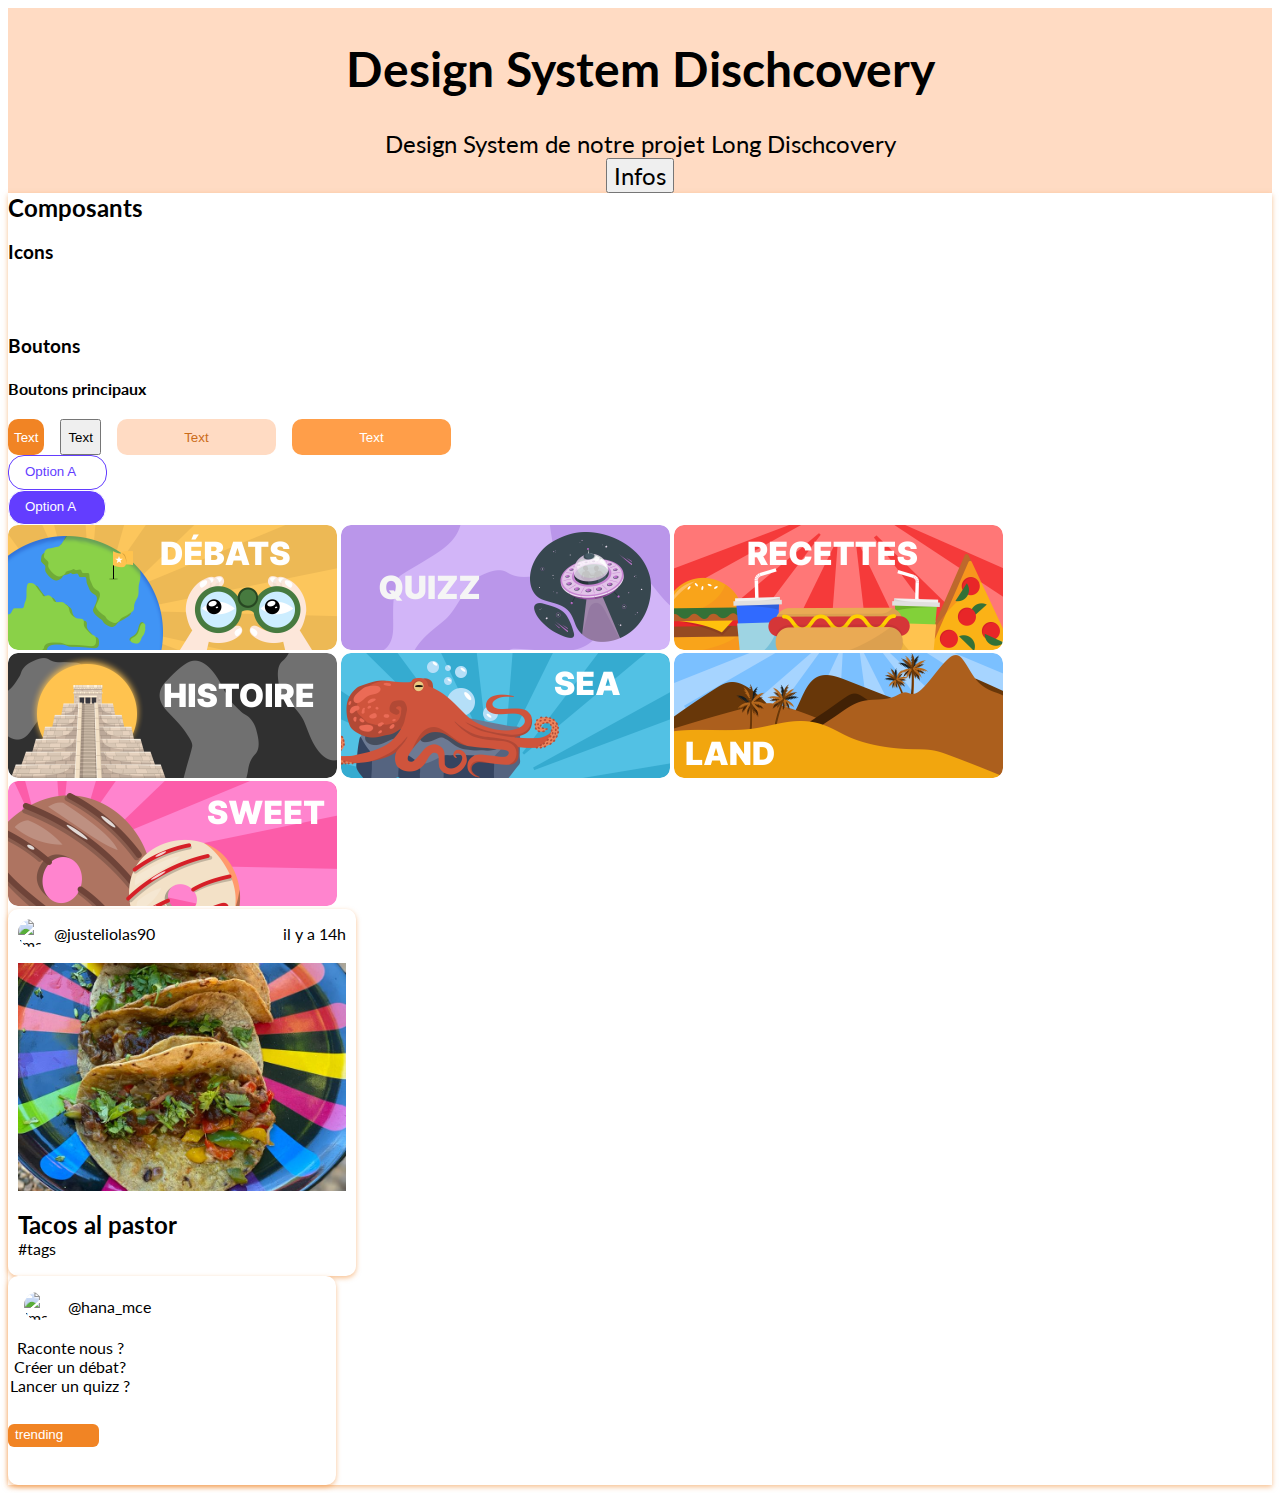
==== design-system/index.html @ 3e874632 "rangement css" ====
<!DOCTYPE html>
<html lang="fr">
<head>
    <meta charset="UTF-8">
    <meta http-equiv="X-UA-Compatible" content="IE=edge">
    <meta name="viewport" content="width=device-width, initial-scale=1.0">
    <title>Design System Dischcovery - Projet Long </title>
    <link rel="stylesheet" href="d-syst.css">
    <link rel="stylesheet" href="page-design-system.css">
</head>
<body>
    <!--Header = présentation design system-->
    <header>
        <h1 class="H1-DesignSystem">Design System Dischcovery</h1>
        <p class="text-paragraph-DesignSystem">Design System de notre projet Long Dischcovery</p>
        <button href="README.md" class="text-paragraph-DesignSystem">Infos</button>
        
    </header>
    <body>
        <article class="container-article-DesignSystem">
            <h2>Composants</h2>
            <section>
                    <h3>Icons</h3>
                    <span class="icon icon--s  icon--profile color-default"></span>
                    <span class="icon icon--s icon--arrow-down color-default"></span>
                    <span class="icon icon--s icon--croix color-default"></span>
                    <span class="icon icon--s icon--heart color-default"></span>
                    <span class="icon icon--s icon--home color-default"></span>
                    <span class="icon icon--s icon--message color-default"></span>
                    <span class="icon icon--s icon--pen color-default"></span>
                    <span class="icon icon--s icon--people color-default"></span>
                    <span class="icon icon--s icon--picture color-default"></span>
                    <span class="icon icon--s icon--plume color-default"></span>
                    <span class="icon icon--s icon--return color-default"></span>
                    <span class="icon icon--s icon--send color-default"></span>
                    <span class="icon icon--s icon--timer color-default"></span>
            </section>
            <section>
                <h3>Boutons</h3> 
                <h4>Boutons principaux</h4>
                    <div class="design-system--buttons">
                        <button class="button-initial">Text</button>
                        <button class="button-hover">Text</button>
                        <button class="button-disabled">Text</button>
                        <button class="button-active">Text</button>
                    </div>
                <!--button debats--> 
                <button class="Option-A-borders">Option A</button>
                <button class="Option-A-full">Option A</button>

                 <!--categories--> 
                    <img class="categories" src="/assets/images/categories/country.png" alt="Débats">
                    <img class="categories" src="/assets/images/categories/time-travel.png" alt="Quizz">
                    <img class="categories" src="/assets/images/categories/fast food.png" alt="recettes">
                    <img class="categories" src="/assets/images/categories/ancient-cultures.png" alt="histoire">
                    <img class="categories" src="/assets/images/categories/sea.png" alt="la mer">
                    <img class="categories" src="/assets/images/categories/land.png" alt="terre">
                    <img class="categories" src="/assets/images/categories/sweet.png" alt="sucré">


                    <!--Challenges cards elora--> 
                    <article class="challenge-container">
                        <section class="user">
                            <div class="user-profil">
                                <img src="/assets/images/photos/userprofile.jpg" alt="Image utilisateur" class="avatar">
                                <p>@justeliolas90</p>
                            </div>
                            <p>il y a 14h</p>
                        </section>
                        <img class="img-challenge" src="/assets/images/food/tacos.JPG" alt="">
                        <section class="contenu">
                            <h2>Tacos al pastor</h2>
                            <p>#tags</p>
                        </section>
                    </article>




                      <!--ajouter un post--> 

                      <article class="card">
                        <article class="card-header">
                        <img src="/assets/images/photos/IMG_3008-2 copy.jpg" alt="Image utilisateur">
                        <div class="card-header-info">
                        <p>@hana_mce</p>
                        </div>
                        </article>
                        <article class="card-content">
                        <p>Raconte nous ?</p>
                        <p>Créer un débat?</p>
                        <p>Lancer un quizz ?</p>
                    </div>
                    <article class="icons">
                        <li>
                            <i class="icon icon--xs icon--profile"></i>
                            <i class="icon icon--xs icon--picture"></i>
                            <i class="icon icon--xs icon--pen"></i>
                        </li>
                    </article>
                        </article>
    
                    

                    <!--Challenges cards buttons--> 
                    <button class="trending">trending</button>
    </body>
</body>
</html>
---- design-system/d-syst.css ----
@import url('https://fonts.googleapis.com/css2?family=Lato&family=Rozha+One&display=swap');

:root{
    /*les couleurs des variables*/
    --color-primary: #F18424;
    --color-secondary: #633DFF;
    --color-button-disabled: #FF9E49;
    --color-black: #303030;
    --color-white: #FFFFFF;
    --color-icon-hover: hsla(0, 0%, 0%, 0.500);
    --color-light-orage: #FFDBC3;
    --color-grey: #E3E3E3;
    --color-button-hover: #CB6C1A;

    /*variable font*/
    --font-rozhaone:'Rozha One', serif;
    --font-lato:'Lato', sans-serif;
}

.bg-color-primary{
    background-color: var(--color-primary);
}
.bg-color-default{
    background-color:var(--color-black);
}
.txt-color-primary{
    color: var(--color-primary);
}
/*text styles */

.header {
    font-size : 28px ; 
    font-family: var(--font-rozhaone);
}

.titre1 {
    font-size: 28px;
    font-family: var(--font-lato) ;
}

.titre2 {
    font-size: 24px;
    font-family: var(--font-lato);
}

.titre3 {
    font-size: 18px;
    font-family: var(--font-lato);
}

.paragraph {
    font-size: 16px;
    font-family: var(--font-lato);
}
.bold{
    font-weight: 500;
}
.font-rozha{
    font-family: var(--font-rozhaone);
}

.tinytext {
    font-size: 12px;
    font-family: var(--font-lato);
}

.title {
    font-size: 40px;
    font-family:var(--font-rozhaone);
    font-weight: 400;
}
.texte-button {
    font-size: 16px;
    font-family: var(--font-lato);
    font-weight: 600;
}
/* -----------------
ICONES
--------------------*/
.icon{
    display: inline-block;
    -webkit-mask-position: center;
    -webkit-mask-repeat: no-repeat;
    mask: cover;
    mask-position: center;
    mask-repeat:no-repeat

}

.icon--xs{
width: 1.5rem ;
height: 1.5rem ;
}
.icon--s{
    width: 2rem;
    height: 2rem;
}

.icon--m{
    width: 4rem;
    height: 4rem;
}
.icon--profile{
    -webkit-mask-box-image: url("data:image/svg+xml,%3Csvg width='24' height='24' viewBox='0 0 24 24' fill='none' xmlns='http://www.w3.org/2000/svg'%3E%3Cpath d='M12.136 2.24999C6.65255 2.17593 2.17599 6.65249 2.25005 12.1359C2.32318 17.3948 6.60521 21.6769 11.8641 21.75C17.3485 21.825 21.8241 17.3484 21.7491 11.865C21.6769 6.60515 17.3949 2.32312 12.136 2.24999ZM18.0619 17.5898C18.0433 17.61 18.0204 17.6259 17.9949 17.6362C17.9694 17.6466 17.942 17.6512 17.9145 17.6498C17.887 17.6483 17.8602 17.6409 17.836 17.6279C17.8117 17.615 17.7906 17.5969 17.7741 17.5748C17.3548 17.0263 16.8414 16.5566 16.2577 16.1878C15.0643 15.4219 13.5521 15 12.0001 15C10.448 15 8.93583 15.4219 7.7424 16.1878C7.15874 16.5565 6.64528 17.026 6.22599 17.5744C6.20952 17.5964 6.1884 17.6145 6.16414 17.6275C6.13988 17.6404 6.11306 17.6479 6.0856 17.6493C6.05813 17.6507 6.03069 17.6461 6.00521 17.6358C5.97973 17.6254 5.95685 17.6096 5.93818 17.5894C4.56271 16.1045 3.78356 14.1643 3.75005 12.1406C3.67365 7.57921 7.41661 3.76124 11.9799 3.74999C16.5432 3.73874 20.2501 7.44421 20.2501 12C20.2516 14.0725 19.4701 16.0691 18.0619 17.5898Z' fill='black'/%3E%3Cpath d='M12 6.75C11.0756 6.75 10.2398 7.09641 9.6459 7.72594C9.05199 8.35547 8.75527 9.22594 8.82231 10.1602C8.95824 12 10.3837 13.5 12 13.5C13.6162 13.5 15.0389 12 15.1776 10.1606C15.247 9.23531 14.9526 8.37281 14.3489 7.73156C13.7526 7.09875 12.9182 6.75 12 6.75Z' fill='black'/%3E%3C/svg%3E%0A");
}
.icon--arrow-down{
    -webkit-mask-box-image: url("data:image/svg+xml,%3Csvg width='24' height='24' viewBox='0 0 24 24' fill='none' xmlns='http://www.w3.org/2000/svg'%3E%3Cpath d='M12 3V21M12 21L20.5 12.5M12 21L3.5 12.5' stroke='black' stroke-width='2' stroke-linecap='round' stroke-linejoin='round'/%3E%3C/svg%3E%0A");
}
.icon--croix{
    -webkit-mask-box-image: url("data:image/svg+xml,%3Csvg width='24' height='24' viewBox='0 0 24 24' fill='none' xmlns='http://www.w3.org/2000/svg'%3E%3Cpath d='M6.758 17.243L12.001 12L17.244 17.243M17.244 6.75702L12 12L6.758 6.75702' stroke='black' stroke-width='1.5' stroke-linecap='round' stroke-linejoin='round'/%3E%3C/svg%3E%0A");
}
.icon--heart{
    -webkit-mask-box-image: url("data:image/svg+xml,%3Csvg width='24' height='24' viewBox='0 0 24 24' fill='none' xmlns='http://www.w3.org/2000/svg'%3E%3Cpath d='M22 8.862C22.0034 10.4007 21.4106 11.881 20.346 12.992C17.905 15.523 15.537 18.162 13.006 20.6C12.425 21.15 11.504 21.13 10.949 20.555L3.65399 12.993C1.44899 10.707 1.44899 7.017 3.65399 4.732C4.17514 4.185 4.80193 3.74952 5.49638 3.45197C6.19084 3.15442 6.93848 3.001 7.69399 3.001C8.44951 3.001 9.19715 3.15442 9.8916 3.45197C10.5861 3.74952 11.2129 4.185 11.734 4.732L12 5.006L12.265 4.732C12.7872 4.18629 13.4142 3.75161 14.1084 3.454C14.8026 3.15639 15.5497 3.00197 16.305 3C17.825 3 19.278 3.624 20.345 4.732C21.41 5.84284 22.0032 7.32311 22 8.862Z' stroke='black' stroke-width='1.5' stroke-linejoin='round'/%3E%3C/svg%3E%0A");
}
.icon--home{
    -webkit-mask-box-image: url("data:image/svg+xml,%3Csvg width='24' height='24' viewBox='0 0 24 24' fill='none' xmlns='http://www.w3.org/2000/svg'%3E%3Cpath d='M10.55 2.53198C10.9558 2.19 11.4693 2.00244 12 2.00244C12.5307 2.00244 13.0442 2.19 13.45 2.53198L20.2 8.22398C20.707 8.65198 21 9.28098 21 9.94398V19.747C21 20.2111 20.8156 20.6562 20.4874 20.9844C20.1592 21.3126 19.7141 21.497 19.25 21.497H15.75C15.2859 21.497 14.8408 21.3126 14.5126 20.9844C14.1844 20.6562 14 20.2111 14 19.747V14.247C14 14.1807 13.9737 14.1171 13.9268 14.0702C13.8799 14.0233 13.8163 13.997 13.75 13.997H10.25C10.1837 13.997 10.1201 14.0233 10.0732 14.0702C10.0263 14.1171 10 14.1807 10 14.247V19.747C10 20.2111 9.81563 20.6562 9.48744 20.9844C9.15925 21.3126 8.71413 21.497 8.25 21.497H4.75C4.52019 21.497 4.29262 21.4517 4.0803 21.3638C3.86798 21.2758 3.67507 21.1469 3.51256 20.9844C3.35006 20.8219 3.22116 20.629 3.13321 20.4167C3.04527 20.2044 3 19.9768 3 19.747V9.94398C3 9.28098 3.293 8.65198 3.8 8.22398L10.55 2.53198ZM12.483 3.67898C12.3478 3.56516 12.1767 3.50275 12 3.50275C11.8233 3.50275 11.6522 3.56516 11.517 3.67898L4.767 9.36998C4.68347 9.44029 4.6163 9.528 4.57018 9.62697C4.52406 9.72594 4.50011 9.83379 4.5 9.94298V19.746C4.5 19.884 4.612 19.996 4.75 19.996H8.25C8.3163 19.996 8.37989 19.9696 8.42678 19.9228C8.47366 19.8759 8.5 19.8123 8.5 19.746V14.246C8.5 13.279 9.284 12.496 10.25 12.496H13.75C14.716 12.496 15.5 13.279 15.5 14.246V19.746C15.5 19.884 15.612 19.996 15.75 19.996H19.25C19.3163 19.996 19.3799 19.9696 19.4268 19.9228C19.4737 19.8759 19.5 19.8123 19.5 19.746V9.94398C19.4999 9.83479 19.4759 9.72694 19.4298 9.62797C19.3837 9.529 19.3165 9.44129 19.233 9.37098L12.483 3.67898Z' fill='%23212121'/%3E%3C/svg%3E%0A");
}
.icon--message{
    -webkit-mask-box-image: url("data:image/svg+xml,%3Csvg width='24' height='24' viewBox='0 0 24 24' fill='none' xmlns='http://www.w3.org/2000/svg'%3E%3Cpath d='M12 22C6.477 22 2 17.523 2 12C2 6.477 6.477 2 12 2C17.523 2 22 6.477 22 12C22 13.821 21.513 15.53 20.662 17L21.5 21.5L17 20.662C15.4805 21.541 13.7555 22.0026 12 22Z' stroke='black' stroke-width='1.5' stroke-linecap='round' stroke-linejoin='round'/%3E%3C/svg%3E%0A");
}
.icon--pen{
    -webkit-mask-box-image: url("data:image/svg+xml,%3Csvg width='24' height='24' viewBox='0 0 24 24' fill='none' xmlns='http://www.w3.org/2000/svg'%3E%3Cpath d='M14.363 5.65201L15.843 4.17201C16.0287 3.98621 16.2492 3.83882 16.4919 3.73826C16.7346 3.6377 16.9948 3.58594 17.2575 3.58594C17.5202 3.58594 17.7803 3.6377 18.023 3.73826C18.2658 3.83882 18.4863 3.98621 18.672 4.17201L20.086 5.58601C20.4609 5.96107 20.6716 6.46968 20.6716 7.00001C20.6716 7.53034 20.4609 8.03895 20.086 8.41401L18.606 9.89401M14.363 5.65201L4.74699 15.267C4.41497 15.599 4.21036 16.0373 4.16899 16.505L3.92699 19.245C3.914 19.3907 3.9331 19.5374 3.98297 19.6749C4.03283 19.8123 4.11224 19.9372 4.2156 20.0407C4.31896 20.1441 4.44375 20.2236 4.58118 20.2736C4.7186 20.3236 4.86532 20.3429 5.01099 20.33L7.75099 20.088C8.21942 20.0471 8.65846 19.8425 8.99099 19.51L18.606 9.89401M14.363 5.65201L18.606 9.89401' stroke='black' stroke-width='1.5' stroke-linecap='round' stroke-linejoin='round'/%3E%3C/svg%3E%0A");
}
.icon--people{
    -webkit-mask-box-image: url("data:image/svg+xml,%3Csvg width='24' height='24' viewBox='0 0 24 24' fill='none' xmlns='http://www.w3.org/2000/svg'%3E%3Cpath d='M5 20V19C5 17.1435 5.7375 15.363 7.05025 14.0503C8.36301 12.7375 10.1435 12 12 12M12 12C13.8565 12 15.637 12.7375 16.9497 14.0503C18.2625 15.363 19 17.1435 19 19V20M12 12C13.0609 12 14.0783 11.5786 14.8284 10.8284C15.5786 10.0783 16 9.06087 16 8C16 6.93913 15.5786 5.92172 14.8284 5.17157C14.0783 4.42143 13.0609 4 12 4C10.9391 4 9.92172 4.42143 9.17157 5.17157C8.42143 5.92172 8 6.93913 8 8C8 9.06087 8.42143 10.0783 9.17157 10.8284C9.92172 11.5786 10.9391 12 12 12Z' stroke='black' stroke-width='1.5' stroke-linecap='round' stroke-linejoin='round'/%3E%3C/svg%3E%0A");
}
.icon--picture{
    -webkit-mask-box-image: url("data:image/svg+xml,%3Csvg width='24' height='24' viewBox='0 0 24 24' fill='none' xmlns='http://www.w3.org/2000/svg'%3E%3Cpath d='M21 3.6V20.4C21 20.5591 20.9368 20.7117 20.8243 20.8243C20.7117 20.9368 20.5591 21 20.4 21H3.6C3.44087 21 3.28826 20.9368 3.17574 20.8243C3.06321 20.7117 3 20.5591 3 20.4V3.6C3 3.44087 3.06321 3.28826 3.17574 3.17574C3.28826 3.06321 3.44087 3 3.6 3H20.4C20.5591 3 20.7117 3.06321 20.8243 3.17574C20.9368 3.28826 21 3.44087 21 3.6Z' stroke='black' stroke-width='1.5' stroke-linecap='round' stroke-linejoin='round'/%3E%3Cpath d='M3 16L10 13L21 18M16 10C15.4696 10 14.9609 9.78929 14.5858 9.41421C14.2107 9.03914 14 8.53043 14 8C14 7.46957 14.2107 6.96086 14.5858 6.58579C14.9609 6.21071 15.4696 6 16 6C16.5304 6 17.0391 6.21071 17.4142 6.58579C17.7893 6.96086 18 7.46957 18 8C18 8.53043 17.7893 9.03914 17.4142 9.41421C17.0391 9.78929 16.5304 10 16 10Z' stroke='black' stroke-width='1.5' stroke-linecap='round' stroke-linejoin='round'/%3E%3C/svg%3E%0A");
}
.icon--plume{
    -webkit-mask-box-image: url("data:image/svg+xml,%3Csvg width='30' height='30' viewBox='0 0 30 30' fill='none' xmlns='http://www.w3.org/2000/svg'%3E%3Cmask id='mask0_54_587' style='mask-type:luminance' maskUnits='userSpaceOnUse' x='0' y='0' width='30' height='30'%3E%3Cpath d='M0 0H30V30H0V0Z' fill='white'/%3E%3C/mask%3E%3Cg mask='url(%23mask0_54_587)'%3E%3Cpath d='M4.11999 25.7525L12.075 17.7975M22.0925 14.26L19.7112 21.4037C19.6732 21.5182 19.6082 21.6219 19.5216 21.7059C19.435 21.7899 19.3294 21.8518 19.2137 21.8862L4.61624 26.225C4.48473 26.264 4.34502 26.2663 4.21232 26.2315C4.07963 26.1966 3.95903 26.1261 3.86364 26.0275C3.76826 25.9289 3.70175 25.806 3.67135 25.6722C3.64096 25.5384 3.64783 25.3989 3.69124 25.2687L8.43124 11.0512C8.46521 10.9491 8.52074 10.8556 8.59408 10.7768C8.66741 10.6981 8.75682 10.6361 8.85624 10.595L15.59 7.82248C15.7269 7.76594 15.8775 7.7512 16.0227 7.78012C16.168 7.80904 16.3014 7.88032 16.4062 7.98498L21.9112 13.4912C22.01 13.5898 22.0792 13.714 22.1113 13.8498C22.1433 13.9856 22.1368 14.1277 22.0925 14.26Z' stroke='%23633DFF' stroke-width='1.5' stroke-linecap='round' stroke-linejoin='round'/%3E%3Cpath d='M22.24 13.82L25.775 10.2837C26.2437 9.81492 26.507 9.17915 26.507 8.51624C26.507 7.85333 26.2437 7.21756 25.775 6.74874L23.125 4.09624C22.8928 3.86398 22.6172 3.67975 22.3138 3.55405C22.0104 3.42835 21.6853 3.36365 21.3569 3.36365C21.0285 3.36365 20.7033 3.42835 20.3999 3.55405C20.0965 3.67975 19.8209 3.86398 19.5887 4.09624L16.0537 7.63249M14.7262 15.145C14.5521 14.9709 14.3453 14.8328 14.1178 14.7386C13.8903 14.6445 13.6464 14.596 13.4002 14.5961C13.1539 14.5961 12.9101 14.6447 12.6826 14.739C12.4551 14.8333 12.2484 14.9714 12.0744 15.1456C11.9003 15.3198 11.7622 15.5265 11.668 15.7541C11.5738 15.9816 11.5254 16.2254 11.5255 16.4717C11.5255 16.7179 11.5741 16.9618 11.6684 17.1892C11.7626 17.4167 11.9008 17.6234 12.075 17.7975C12.4267 18.1491 12.9037 18.3465 13.4011 18.3464C13.8984 18.3463 14.3753 18.1486 14.7269 17.7969C15.0784 17.4451 15.2759 16.9681 15.2758 16.4708C15.2757 15.9735 15.078 15.4966 14.7262 15.145Z' stroke='%23633DFF' stroke-width='1.5' stroke-linecap='round' stroke-linejoin='round'/%3E%3C/g%3E%3C/svg%3E%0A");
}
.icon--return{
    -webkit-mask-box-image: url("data:image/svg+xml,%3Csvg width='24' height='24' viewBox='0 0 24 24' fill='none' xmlns='http://www.w3.org/2000/svg'%3E%3Cpath d='M15 6L9 12L15 18' stroke='black' stroke-width='1.5' stroke-linecap='round' stroke-linejoin='round'/%3E%3C/svg%3E%0A");
}
.icon--send{
    -webkit-mask-box-image: url("data:image/svg+xml,%3Csvg width='25' height='25' viewBox='0 0 25 25' fill='none' xmlns='http://www.w3.org/2000/svg'%3E%3Cpath d='M21.8878 11.7963L1.76825 21.9987L5.63944 11.608L2 2L21.8878 11.7963ZM21.8878 11.7963L5.57312 11.6073' stroke='black' stroke-width='1.5' stroke-linecap='round' stroke-linejoin='round'/%3E%3C/svg%3E%0A");
}
.icon--timer{
    -webkit-mask-box-image: url("data:image/svg+xml,%3Csvg width='24' height='24' viewBox='0 0 24 24' fill='none' xmlns='http://www.w3.org/2000/svg'%3E%3Cpath d='M12 6V12H18' stroke='black' stroke-width='1.5' stroke-linecap='round' stroke-linejoin='round'/%3E%3Cpath d='M12 22C17.523 22 22 17.523 22 12C22 6.477 17.523 2 12 2C6.477 2 2 6.477 2 12C2 17.523 6.477 22 12 22Z' stroke='black' stroke-width='1.5' stroke-linecap='round' stroke-linejoin='round'/%3E%3C/svg%3E%0A");
}

/*--------------------
Les boutons primary
---------------------*/
a{
    text-decoration: none;
    color: inherit;
    font-family: inherit;
    font-size: inherit;
    font-weight: inherit;
}
.button{
    display: flex;
    justify-content: center;
    align-items: center;
    width: 159px;
    height: 36px;
    transition: all ease-in-out 300ms;
    font-family: var(--font-lato);
}
.button-initial{
    background:var(--color-primary);
    border-radius: 10px;
    border-style: none;
    color: var(--color-white);
   
}


.button-initial:hover {
    width: 159px; 
    height: 36px;
    background: var(--color-icon-hover);
    border-radius: 10px;
    border-style: none;
    color: var(--color-white);

}

.button-disabled{
    width: 159px;
    height: 36px;
    background: var(--color-light-orage);
    border-radius: 10px;
    border-style: none;
    color: var(--color-button-hover);

}

.button-active{
    width: 159px;
    height: 36px;
    background: var(--color-button-disabled);
    border-radius: 10px;
    border-style: none;
    color: var(--color-white);

}

/*--------------------
Les boutons debat
---------------------*/

.Option-A-borders{

    box-sizing: border-box;

/* Auto layout */

display: flex;
flex-direction: row;
align-items: flex-start;
padding: 8px 16px;
gap: 10px;

width: 99px;
height: 35px;
color: var(--color-secondary);

background: #FFFFFF;
/* Secondary */

border: 1px solid var(--color-secondary);
border-radius: 16px;
}

.Option-A-full{

    box-sizing: border-box;

/* Auto layout */

display: flex;
flex-direction: row;
align-items: flex-start;
padding: 8px 16px;
gap: 10px;

width: 98px;
height: 35px;
color: var(--color-white);

/* Secondary */

background: var(--color-secondary);
/* White */


border: 1px solid #FFFFFF;
border-radius: 16px;
}

/*--------------------
Categories
---------------------*/

.categories{
width: 329px;
height: 125px;
border-style: none;

background: var(--color-white);
border-radius: 10px;
}

/*--------------------
Challenges cards
---------------------*/

.challenges-cards{
display: flex;
flex-direction: column;
align-items: center;
padding: 9px 0px 50px;
gap: 10px;

width: 328px;
height: 347px;

background:var(--color-white);
/* subtil */

box-shadow: 0px 2px 5px rgba(241, 132, 36, 0.5);
border-radius: 10px;
}

.trending{
    
    display: flex;
    flex-direction: row;
    align-items: flex-start;
    padding: 3px 7px;
    gap: 6px;
    
    width: 91px;
    height: 23px;
    border-style: none;
    color: var(--color-white);
    
    /* Primary */
    
    background: var(--color-primary);
    border-radius: 6px;

}

/*cards*/


 
/* Challenges */

.card {
    padding: 0px;
    width: 328px;
    height: 209px;
    top: 44px;
    background: #FFFFFF;
    box-shadow: 0px 2px 5px rgba(241, 132, 36, 0.5);
    border-radius: 10px;
    background-image: url('chemin/vers/image.png');
    }

    .card-group-user{
    display: flex;
    flex-direction: row;
    align-items: center;
    gap: 0.5rem;
    }
    
    .card-header {
    /* Styles pour l'en-tête de la card */
    display: flex;
    align-items: center;
    padding: 16px;

    }
    
    .avatar {
    /* Styles pour l'image utilisateur */
    width: 28px;
    height: 28px;
    border-radius: 50%; /* Rend l'image ronde */
    object-fit: cover;


    }
    
    .card-header-info {
    /* Styles pour les informations de l'en-tête */
    width: 100%;
    grid-template-columns: 3(1fr);
    display: flex;
    gap: 4rem;
    }

    .normal{
    display:block;
    width: 328px;
    height: 228px;

    }



/* Creer un post  */

.card {
    /* Styles pour la card */
    display: flex;
    flex-direction: column;
    align-items: flex-start;
    padding: 0px;
    width: 328px;
    height: 209px;
    top: 44px;
    background: #FFFFFF;
    box-shadow: 0px 2px 5px rgba(241, 132, 36, 0.5);
    border-radius: 10px;
    font-family: var(--font-lato);
    
    }
    
    .card-header {
    /* Styles pour l'en-tête de la card */
    align-items: center;
    padding: 16px;
}
    
    .card-header img {
    /* Styles pour l'image utilisateur */
    width: 28px;
    height: 28px;
    border-radius: 50%; /* Rend l'image ronde */
    
    }
    
    .card-header-info {
    /* Styles pour les informations de l'en-tête */
    margin-left: 16px;
    }
    
    .card-content {
    /* Styles pour le contenu de la card */
    display: flex;
    align-items: center;
    justify-content: center;
    flex-direction: column;
    padding: 2px;
  
    }
    
    .card-content li {
        /* Styles pour la liste à puces à l'intérieur du contenu de la card */
        list-style-type: none;
      }
    
    .card-footer a {
    /* Styles pour les liens du pied de la card */
    margin-right: 16px;
    }

    .card-icons {
        display: flex;
        justify-content: flex-end;
        position: absolute;
        bottom: 0;
        left: 0;
        display: flex;
        margin-right: 8px;
      }

     
    
    
     

/* card challenge elora */
.challenge-container{
    background-color: var(--color-white);
    border-radius: 10px;
    box-shadow: 0px 2px 5px rgba(241, 132, 36, 0.5);    width: 328px;
    height: 347px;
    padding: 10px;
}

.user-profil{
    display: flex;
    flex-direction: row;
    align-items: center;
    gap: 0.5rem;
}

.user{
    display: flex;
    flex-direction: row;
    align-items: center;
    justify-content: space-between;
}

.img-challenge{
    width: 328px;
    height: 228px;
    object-fit: cover;
    margin-top: 1rem;
    padding: 0px;
}
.contenu{
    display: flex;
    flex-direction: column;
    align-items: flex-start;
    margin-top: 1rem;
}

h2{
    margin: 0;
}

p{
    margin: 0;
}
---- design-system/page-design-system.css ----
/*-------------------
Mise en forme DESIGN SYSTEM
---------------------*/
.H1-DesignSystem{
    font-family: var(--font-lato);
    font-size: 3rem;
    }
header{
        background-color: #FFDBC3;
        display: flex;
        align-items: center;
        flex-direction: column;
        width: 100%;
    }
.text-paragraph-DesignSystem{
        font-family: var(--font-lato);
        font-size: 1.5rem;
    }
    
.container-article-DesignSystem{
        font-family: var(--font-lato);
        background-color: #FFFFFF;
        box-shadow: 0px 2px 5px rgba(241, 132, 36, 0.5);
        width: fit-content;
        height: fit-content;
    }
.design-system--buttons{
    display: flex;
    flex-direction: row;
    gap: 1rem;
}
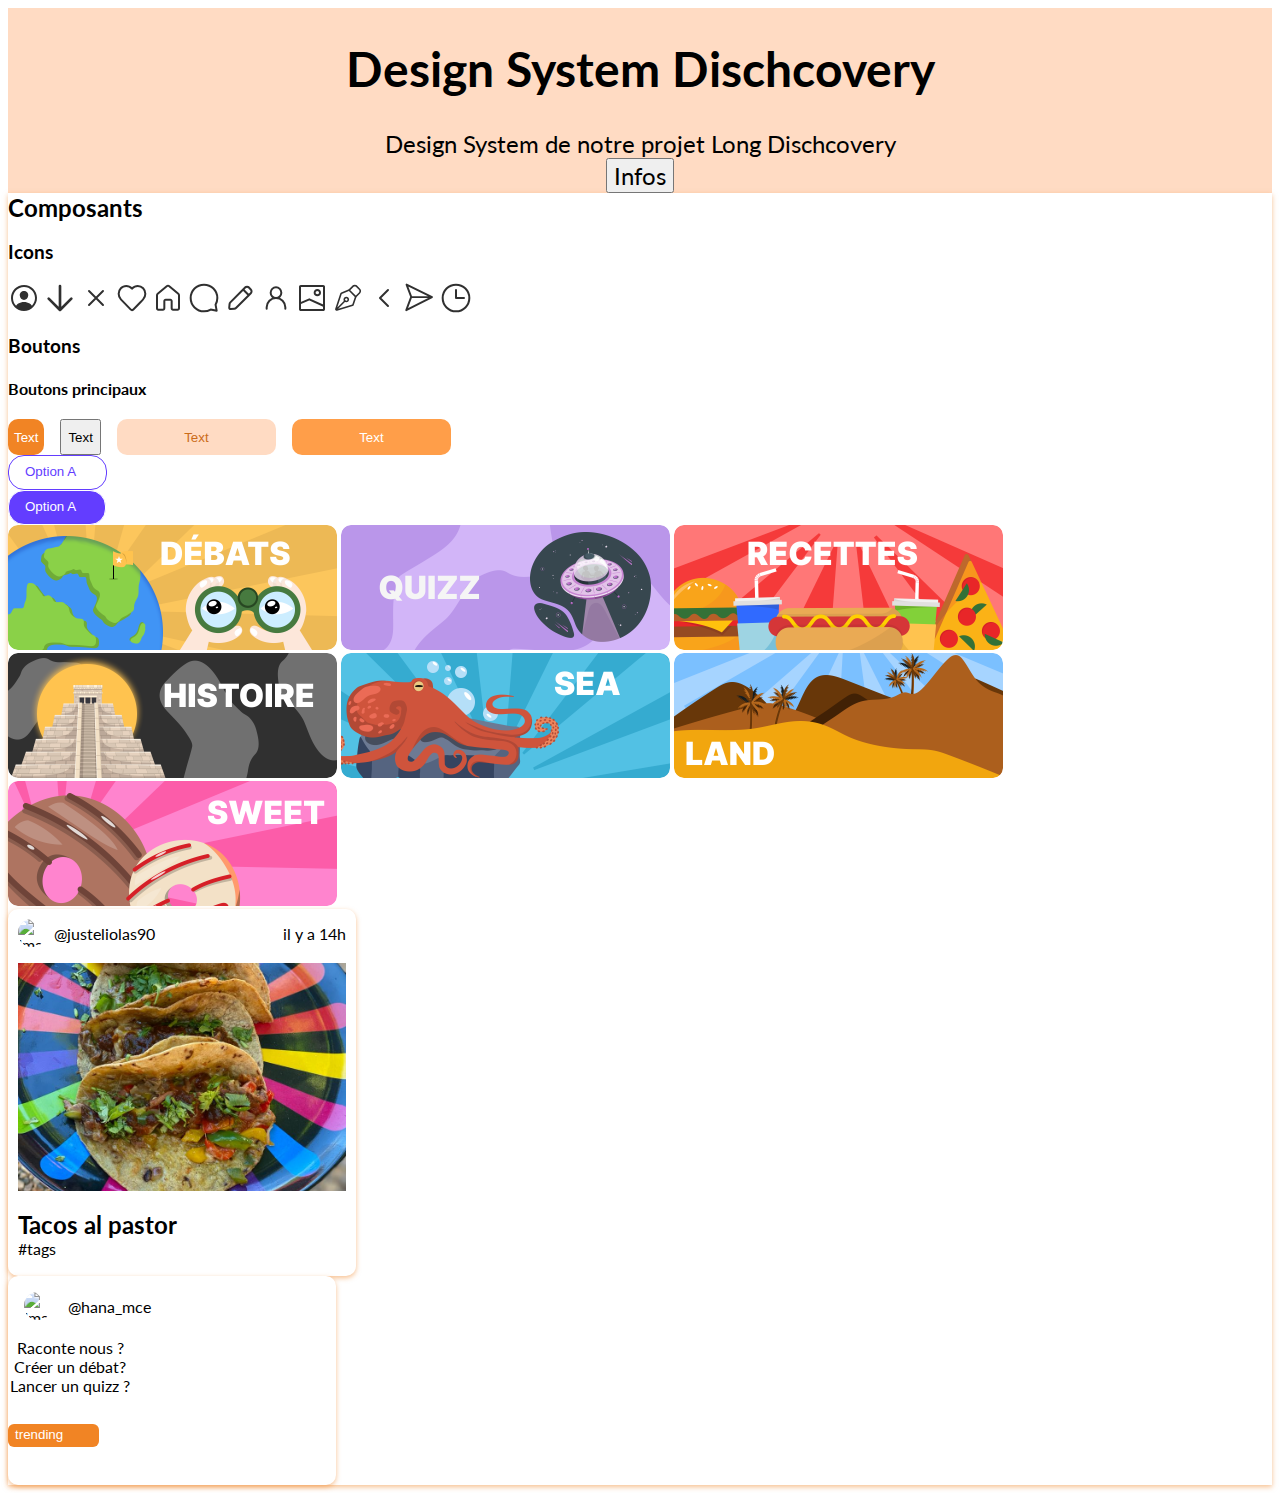
==== commit 413bbab7: "loading page" ====
--- a/design-system/index.html
+++ b/design-system/index.html
@@ -5,7 +5,7 @@
     <meta http-equiv="X-UA-Compatible" content="IE=edge">
     <meta name="viewport" content="width=device-width, initial-scale=1.0">
     <title>Design System Dischcovery - Projet Long </title>
-    <link rel="stylesheet" href="d-syst.css">
+    <link rel="stylesheet" href="/design-system/d-syst.css">
     <link rel="stylesheet" href="page-design-system.css">
 </head>
 <body>
--- a/design-system/d-syst.css
+++ b/design-system/d-syst.css
@@ -22,7 +22,7 @@
 .bg-color-primary{
     background-color: var(--color-primary);
 }
-.bg-color-default{
+.color-default{
     background-color:var(--color-black);
 }
 .txt-color-primary{
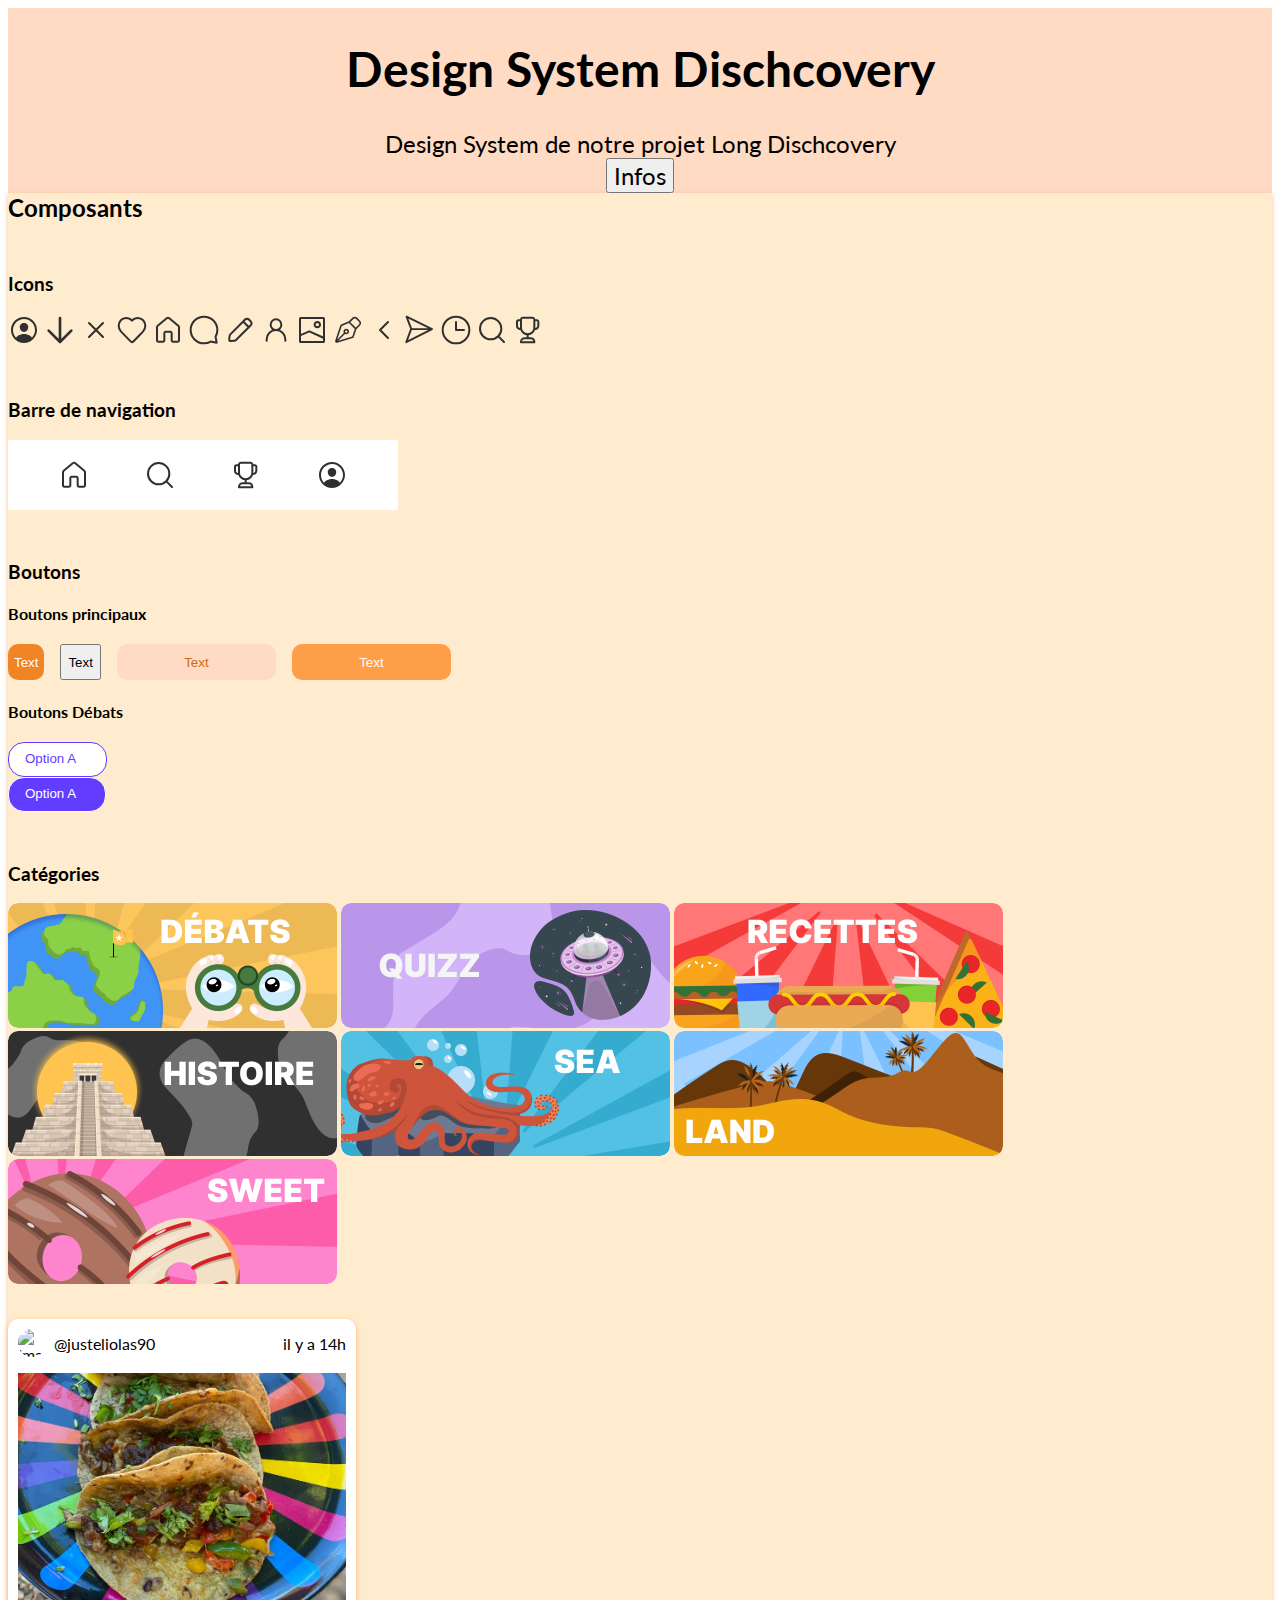
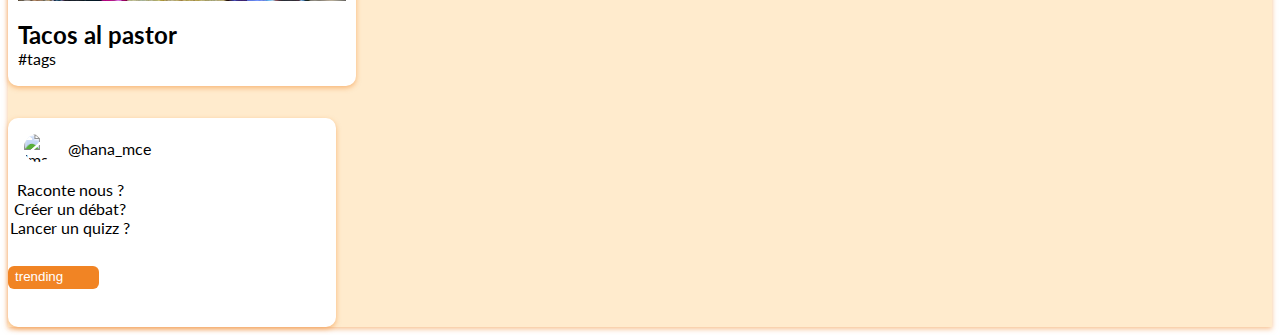
==== commit 834d0f4e: "navbar design system" ====
--- a/design-system/index.html
+++ b/design-system/index.html
@@ -17,7 +17,7 @@
         
     </header>
     <body>
-        <article class="container-article-DesignSystem">
+        <main class="container-article-DesignSystem">
             <h2>Composants</h2>
             <section>
                     <h3>Icons</h3>
@@ -34,29 +34,44 @@
                     <span class="icon icon--s icon--return color-default"></span>
                     <span class="icon icon--s icon--send color-default"></span>
                     <span class="icon icon--s icon--timer color-default"></span>
+                    <span class="icon icon--s icon--search color-default"></span>
+                    <span class="icon icon--s icon--trophie color-default"></span>
+                </section>
+            <section>
+                <h3>Barre de navigation</h3>
+                    <nav class="navbar">
+                        <a class="navbar-click" href="#"><span class="icon icon--s icon--home color-default"></span></a>
+                        <a class="navbar-click" href="#"><span class="icon icon--s icon--search color-default"></span></a>
+                        <a class="navbar-click" href="#"><span class="icon icon--s icon--trophie color-default"></span></a>
+                        <a class="navbar-click" href="#"><span class="icon icon--s icon--profile color-default"></span></a>
+                    </nav>
             </section>
             <section>
                 <h3>Boutons</h3> 
                 <h4>Boutons principaux</h4>
-                    <div class="design-system--buttons">
-                        <button class="button-initial">Text</button>
-                        <button class="button-hover">Text</button>
-                        <button class="button-disabled">Text</button>
-                        <button class="button-active">Text</button>
-                    </div>
+                <div class="design-system--buttons">
+                    <button class="button-initial">Text</button>
+                    <button class="button-hover">Text</button>
+                    <button class="button-disabled">Text</button>
+                    <button class="button-active">Text</button>
+                </div>
                 <!--button debats--> 
+                <h4>Boutons Débats</h4>
                 <button class="Option-A-borders">Option A</button>
                 <button class="Option-A-full">Option A</button>
 
-                 <!--categories--> 
-                    <img class="categories" src="/assets/images/categories/country.png" alt="Débats">
-                    <img class="categories" src="/assets/images/categories/time-travel.png" alt="Quizz">
-                    <img class="categories" src="/assets/images/categories/fast food.png" alt="recettes">
-                    <img class="categories" src="/assets/images/categories/ancient-cultures.png" alt="histoire">
-                    <img class="categories" src="/assets/images/categories/sea.png" alt="la mer">
-                    <img class="categories" src="/assets/images/categories/land.png" alt="terre">
-                    <img class="categories" src="/assets/images/categories/sweet.png" alt="sucré">
-
+            </section> 
+            <!--categories-->
+            <section>
+                <h3>Catégories</h3>
+                <img class="categories" src="/assets/images/categories/country.png" alt="Débats">
+                <img class="categories" src="/assets/images/categories/time-travel.png" alt="Quizz">
+                <img class="categories" src="/assets/images/categories/fast food.png" alt="recettes">
+                <img class="categories" src="/assets/images/categories/ancient-cultures.png" alt="histoire">
+                <img class="categories" src="/assets/images/categories/sea.png" alt="la mer">
+                <img class="categories" src="/assets/images/categories/land.png" alt="terre">
+                <img class="categories" src="/assets/images/categories/sweet.png" alt="sucré">
+            </section>
 
                     <!--Challenges cards elora--> 
                     <article class="challenge-container">
--- a/design-system/d-syst.css
+++ b/design-system/d-syst.css
@@ -19,6 +19,9 @@
     --font-lato:'Lato', sans-serif;
 }
 
+/*-------------------
+Classes colors
+---------------------*/
 .bg-color-primary{
     background-color: var(--color-primary);
 }
@@ -28,7 +31,10 @@
 .txt-color-primary{
     color: var(--color-primary);
 }
-/*text styles */
+
+/*----------------------
+text styles
+----------------------- */
 
 .header {
     font-size : 28px ; 
@@ -141,7 +147,38 @@
 .icon--timer{
     -webkit-mask-box-image: url("data:image/svg+xml,%3Csvg width='24' height='24' viewBox='0 0 24 24' fill='none' xmlns='http://www.w3.org/2000/svg'%3E%3Cpath d='M12 6V12H18' stroke='black' stroke-width='1.5' stroke-linecap='round' stroke-linejoin='round'/%3E%3Cpath d='M12 22C17.523 22 22 17.523 22 12C22 6.477 17.523 2 12 2C6.477 2 2 6.477 2 12C2 17.523 6.477 22 12 22Z' stroke='black' stroke-width='1.5' stroke-linecap='round' stroke-linejoin='round'/%3E%3C/svg%3E%0A");
 }
-
+.icon--search{
+    -webkit-mask-box-image: url("data:image/svg+xml,%3Csvg width='24' height='24' viewBox='0 0 24 24' fill='none' xmlns='http://www.w3.org/2000/svg'%3E%3Cg clip-path='url(%23clip0_2_130)'%3E%3Cpath d='M17 17L21 21M3 11C3 13.1217 3.84285 15.1566 5.34315 16.6569C6.84344 18.1571 8.87827 19 11 19C13.1217 19 15.1566 18.1571 16.6569 16.6569C18.1571 15.1566 19 13.1217 19 11C19 8.87827 18.1571 6.84344 16.6569 5.34315C15.1566 3.84285 13.1217 3 11 3C8.87827 3 6.84344 3.84285 5.34315 5.34315C3.84285 6.84344 3 8.87827 3 11Z' stroke='black' stroke-width='1.5' stroke-linecap='round' stroke-linejoin='round'/%3E%3C/g%3E%3Cdefs%3E%3CclipPath id='clip0_2_130'%3E%3Crect width='24' height='24' fill='white'/%3E%3C/clipPath%3E%3C/defs%3E%3C/svg%3E%0A");
+}
+.icon--trophie{
+    -webkit-mask-box-image: url("data:image/svg+xml,%3Csvg width='24' height='24' viewBox='0 0 24 24' fill='none' xmlns='http://www.w3.org/2000/svg'%3E%3Cpath d='M15.253 2C15.8064 2.00002 16.3405 2.20401 16.753 2.57297C17.1655 2.94194 17.4275 3.44999 17.489 4H18.757C19.196 4.00027 19.6189 4.16553 19.9418 4.46302C20.2646 4.7605 20.4639 5.16847 20.5 5.606L20.506 5.75V8.75C20.5061 9.58014 20.1884 10.3788 19.6183 10.9822C19.0482 11.5856 18.2688 11.948 17.44 11.995L17.23 12.001C16.8967 13.04 16.2751 13.9629 15.4375 14.6623C14.5999 15.3616 13.5808 15.8085 12.499 15.951V17.5H14.252C15.082 17.5002 15.8804 17.8179 16.4836 18.388C17.0868 18.9581 17.449 19.7374 17.496 20.566L17.502 20.75V21.25C17.502 21.4314 17.4362 21.6066 17.3169 21.7432C17.1975 21.8798 17.0327 21.9686 16.853 21.993L16.752 22H6.75C6.56859 22.0002 6.39324 21.9347 6.25644 21.8156C6.11964 21.6964 6.03067 21.5317 6.006 21.352L6 21.25V20.75C5.99993 19.92 6.3174 19.1215 6.8873 18.5181C7.45721 17.9147 8.23637 17.5522 9.06499 17.505L9.25 17.5H11V15.951C9.91854 15.8082 8.8999 15.3611 8.06269 14.6618C7.22547 13.9625 6.60413 13.0397 6.271 12.001L6.245 12C5.38304 12 4.55639 11.6576 3.9469 11.0481C3.3374 10.4386 2.995 9.61195 2.995 8.75V5.75C2.995 4.784 3.779 4 4.745 4H6.013C6.07451 3.44982 6.3367 2.94163 6.74941 2.57264C7.16212 2.20365 7.69639 1.99977 8.25 2H15.253ZM14.253 19H9.25C8.85491 18.9998 8.47138 19.1333 8.16181 19.3788C7.85224 19.6243 7.63485 19.9673 7.545 20.352L7.517 20.5H15.985C15.9286 20.1096 15.7419 19.7497 15.4553 19.4787C15.1687 19.2077 14.7989 19.0415 14.406 19.007L14.253 19ZM15.253 3.5H8.25C8.05108 3.5 7.86032 3.57902 7.71967 3.71967C7.57901 3.86032 7.5 4.05109 7.5 4.25V10.248C7.51712 11.3643 7.97257 12.429 8.76802 13.2124C9.56347 13.9957 10.6351 14.4348 11.7515 14.4348C12.8679 14.4348 13.9395 13.9957 14.735 13.2124C15.5304 12.429 15.9859 11.3643 16.003 10.248V4.25C16.003 4.05109 15.924 3.86032 15.7833 3.71967C15.6427 3.57902 15.4519 3.5 15.253 3.5ZM18.757 5.5H17.503V10.483C17.8941 10.4274 18.2549 10.2411 18.5267 9.95443C18.7985 9.66775 18.9653 9.29753 19 8.904L19.007 8.75V5.75C19.0069 5.69368 18.9878 5.63904 18.9528 5.59493C18.9177 5.55083 18.8688 5.51984 18.814 5.507L18.757 5.5ZM6 5.5H4.745C4.67869 5.5 4.6151 5.52634 4.56822 5.57322C4.52133 5.62011 4.495 5.6837 4.495 5.75V8.75C4.49494 9.17172 4.64718 9.57929 4.9237 9.8977C5.20022 10.2161 5.58242 10.424 6 10.483V5.5Z' fill='%23212121'/%3E%3C/svg%3E%0A");
+}
+
+/*-------------------
+Navbar
+----------------------*/
+.navbar{
+    width: 390px;
+    height: fit-content;
+    background-color: var(--color-white);
+    display: flex;
+    flex-direction: row;
+    align-items: center;
+    justify-content: center;
+    gap: 1rem;
+}
+.navbar-pos{
+    position: sticky;
+    left: 0;
+    z-index: 10000;
+}
+.navbar-click{
+    height: 70px;
+    width: 70px;
+    display: flex;
+    align-items: center;
+    justify-content: center;
+}
 /*--------------------
 Les boutons primary
 ---------------------*/
--- a/design-system/page-design-system.css
+++ b/design-system/page-design-system.css
@@ -19,10 +19,13 @@
     
 .container-article-DesignSystem{
         font-family: var(--font-lato);
-        background-color: #FFFFFF;
+        background-color: blanchedalmond;
         box-shadow: 0px 2px 5px rgba(241, 132, 36, 0.5);
         width: fit-content;
         height: fit-content;
+        display: flex;
+        gap: 2rem;
+        flex-direction: column;
     }
 .design-system--buttons{
     display: flex;
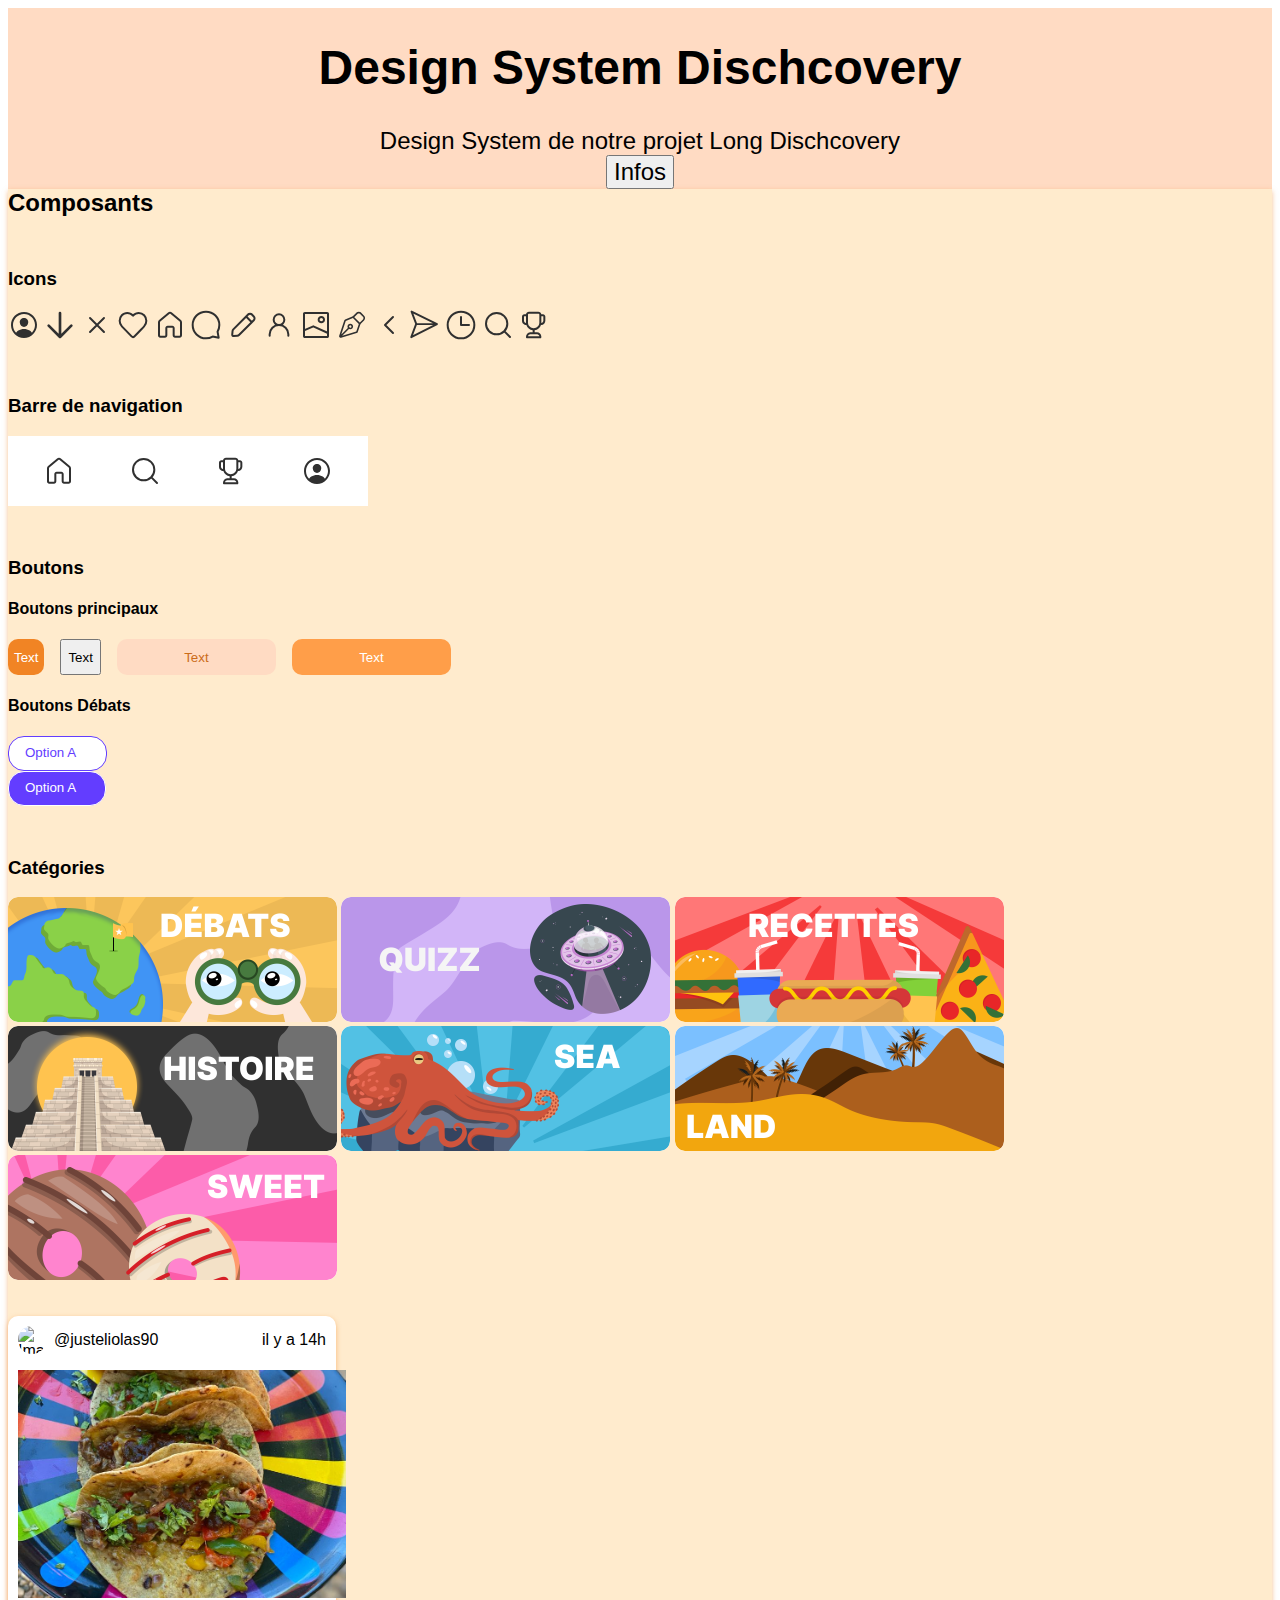
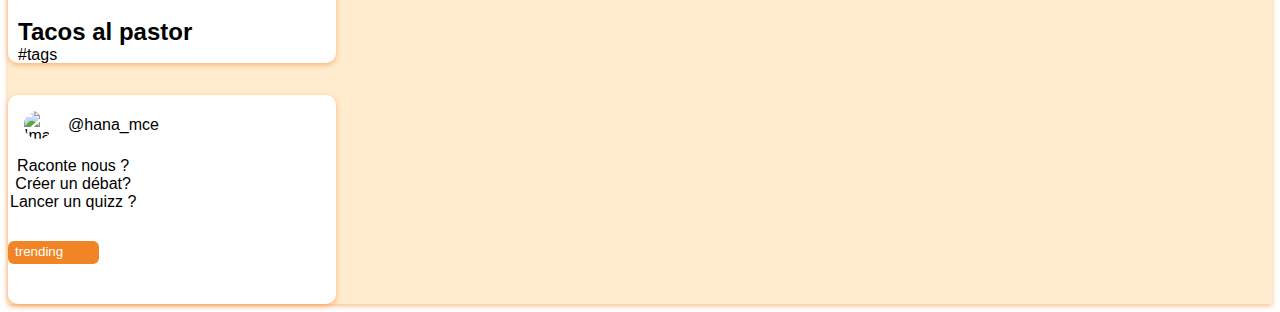
==== commit 6922b799: "navbar" ====
--- a/design-system/index.html
+++ b/design-system/index.html
@@ -39,11 +39,11 @@
                 </section>
             <section>
                 <h3>Barre de navigation</h3>
-                    <nav class="navbar">
-                        <a class="navbar-click" href="#"><span class="icon icon--s icon--home color-default"></span></a>
-                        <a class="navbar-click" href="#"><span class="icon icon--s icon--search color-default"></span></a>
-                        <a class="navbar-click" href="#"><span class="icon icon--s icon--trophie color-default"></span></a>
-                        <a class="navbar-click" href="#"><span class="icon icon--s icon--profile color-default"></span></a>
+                    <nav class="navbar navbar-pos">
+                        <a class="navbar-click" href="/home.html"><span class="icon icon--s icon--home color-default"></span></a>
+                        <a class="navbar-click" href="/search.html"><span class="icon icon--s icon--search color-default"></span></a>
+                        <a class="navbar-click" href="/challenge.html"><span class="icon icon--s icon--trophie color-default"></span></a>
+                        <a class="navbar-click" href="/user.html"><span class="icon icon--s icon--profile color-default"></span></a>
                     </nav>
             </section>
             <section>
--- a/design-system/d-syst.css
+++ b/design-system/d-syst.css
@@ -1,4 +1,11 @@
-
+html {
+    box-sizing: border-box;
+  }
+  *,
+  *:before,
+  *:after {
+    box-sizing: inherit;
+  }
 
 @import url('https://fonts.googleapis.com/css2?family=Lato&family=Rozha+One&display=swap');
 
@@ -153,12 +160,15 @@
 .icon--trophie{
     -webkit-mask-box-image: url("data:image/svg+xml,%3Csvg width='24' height='24' viewBox='0 0 24 24' fill='none' xmlns='http://www.w3.org/2000/svg'%3E%3Cpath d='M15.253 2C15.8064 2.00002 16.3405 2.20401 16.753 2.57297C17.1655 2.94194 17.4275 3.44999 17.489 4H18.757C19.196 4.00027 19.6189 4.16553 19.9418 4.46302C20.2646 4.7605 20.4639 5.16847 20.5 5.606L20.506 5.75V8.75C20.5061 9.58014 20.1884 10.3788 19.6183 10.9822C19.0482 11.5856 18.2688 11.948 17.44 11.995L17.23 12.001C16.8967 13.04 16.2751 13.9629 15.4375 14.6623C14.5999 15.3616 13.5808 15.8085 12.499 15.951V17.5H14.252C15.082 17.5002 15.8804 17.8179 16.4836 18.388C17.0868 18.9581 17.449 19.7374 17.496 20.566L17.502 20.75V21.25C17.502 21.4314 17.4362 21.6066 17.3169 21.7432C17.1975 21.8798 17.0327 21.9686 16.853 21.993L16.752 22H6.75C6.56859 22.0002 6.39324 21.9347 6.25644 21.8156C6.11964 21.6964 6.03067 21.5317 6.006 21.352L6 21.25V20.75C5.99993 19.92 6.3174 19.1215 6.8873 18.5181C7.45721 17.9147 8.23637 17.5522 9.06499 17.505L9.25 17.5H11V15.951C9.91854 15.8082 8.8999 15.3611 8.06269 14.6618C7.22547 13.9625 6.60413 13.0397 6.271 12.001L6.245 12C5.38304 12 4.55639 11.6576 3.9469 11.0481C3.3374 10.4386 2.995 9.61195 2.995 8.75V5.75C2.995 4.784 3.779 4 4.745 4H6.013C6.07451 3.44982 6.3367 2.94163 6.74941 2.57264C7.16212 2.20365 7.69639 1.99977 8.25 2H15.253ZM14.253 19H9.25C8.85491 18.9998 8.47138 19.1333 8.16181 19.3788C7.85224 19.6243 7.63485 19.9673 7.545 20.352L7.517 20.5H15.985C15.9286 20.1096 15.7419 19.7497 15.4553 19.4787C15.1687 19.2077 14.7989 19.0415 14.406 19.007L14.253 19ZM15.253 3.5H8.25C8.05108 3.5 7.86032 3.57902 7.71967 3.71967C7.57901 3.86032 7.5 4.05109 7.5 4.25V10.248C7.51712 11.3643 7.97257 12.429 8.76802 13.2124C9.56347 13.9957 10.6351 14.4348 11.7515 14.4348C12.8679 14.4348 13.9395 13.9957 14.735 13.2124C15.5304 12.429 15.9859 11.3643 16.003 10.248V4.25C16.003 4.05109 15.924 3.86032 15.7833 3.71967C15.6427 3.57902 15.4519 3.5 15.253 3.5ZM18.757 5.5H17.503V10.483C17.8941 10.4274 18.2549 10.2411 18.5267 9.95443C18.7985 9.66775 18.9653 9.29753 19 8.904L19.007 8.75V5.75C19.0069 5.69368 18.9878 5.63904 18.9528 5.59493C18.9177 5.55083 18.8688 5.51984 18.814 5.507L18.757 5.5ZM6 5.5H4.745C4.67869 5.5 4.6151 5.52634 4.56822 5.57322C4.52133 5.62011 4.495 5.6837 4.495 5.75V8.75C4.49494 9.17172 4.64718 9.57929 4.9237 9.8977C5.20022 10.2161 5.58242 10.424 6 10.483V5.5Z' fill='%23212121'/%3E%3C/svg%3E%0A");
 }
+.icon--home-active{
+    -webkit-mask-box-image: url("data:image/svg+xml,%3Csvg width='24' height='24' viewBox='0 0 24 24' fill='none' xmlns='http://www.w3.org/2000/svg'%3E%3Cg clip-path='url(%23clip0_2_122)'%3E%3Cpath d='M10.55 2.53301C10.9558 2.19104 11.4693 2.00348 12 2.00348C12.5307 2.00348 13.0442 2.19104 13.45 2.53301L20.2 8.22801C20.708 8.65501 21 9.28401 21 9.94801V19.75C21 20.2141 20.8156 20.6593 20.4874 20.9874C20.1592 21.3156 19.7141 21.5 19.25 21.5H16.25C15.7859 21.5 15.3408 21.3156 15.0126 20.9874C14.6844 20.6593 14.5 20.2141 14.5 19.75V14.75C14.5 14.5511 14.421 14.3603 14.2803 14.2197C14.1397 14.079 13.9489 14 13.75 14H10.25C10.0511 14 9.86032 14.079 9.71967 14.2197C9.57902 14.3603 9.5 14.5511 9.5 14.75V19.75C9.5 20.2141 9.31563 20.6593 8.98744 20.9874C8.65925 21.3156 8.21413 21.5 7.75 21.5H4.75C4.52019 21.5 4.29262 21.4547 4.0803 21.3668C3.86798 21.2789 3.67507 21.15 3.51256 20.9874C3.35006 20.8249 3.22116 20.632 3.13321 20.4197C3.04527 20.2074 3 19.9798 3 19.75V9.94701C3 9.28401 3.292 8.65501 3.8 8.22701L10.55 2.53301Z' fill='%23F18424'/%3E%3C/g%3E%3Cdefs%3E%3CclipPath id='clip0_2_122'%3E%3Crect width='24' height='24' fill='white'/%3E%3C/clipPath%3E%3C/defs%3E%3C/svg%3E%0A");
+}
 
 /*-------------------
 Navbar
 ----------------------*/
 .navbar{
-    width: 390px;
+    width: 22.5rem;
     height: fit-content;
     background-color: var(--color-white);
     display: flex;
@@ -167,11 +177,7 @@
     justify-content: center;
     gap: 1rem;
 }
-.navbar-pos{
-    position: sticky;
-    left: 0;
-    z-index: 10000;
-}
+
 .navbar-click{
     height: 70px;
     width: 70px;
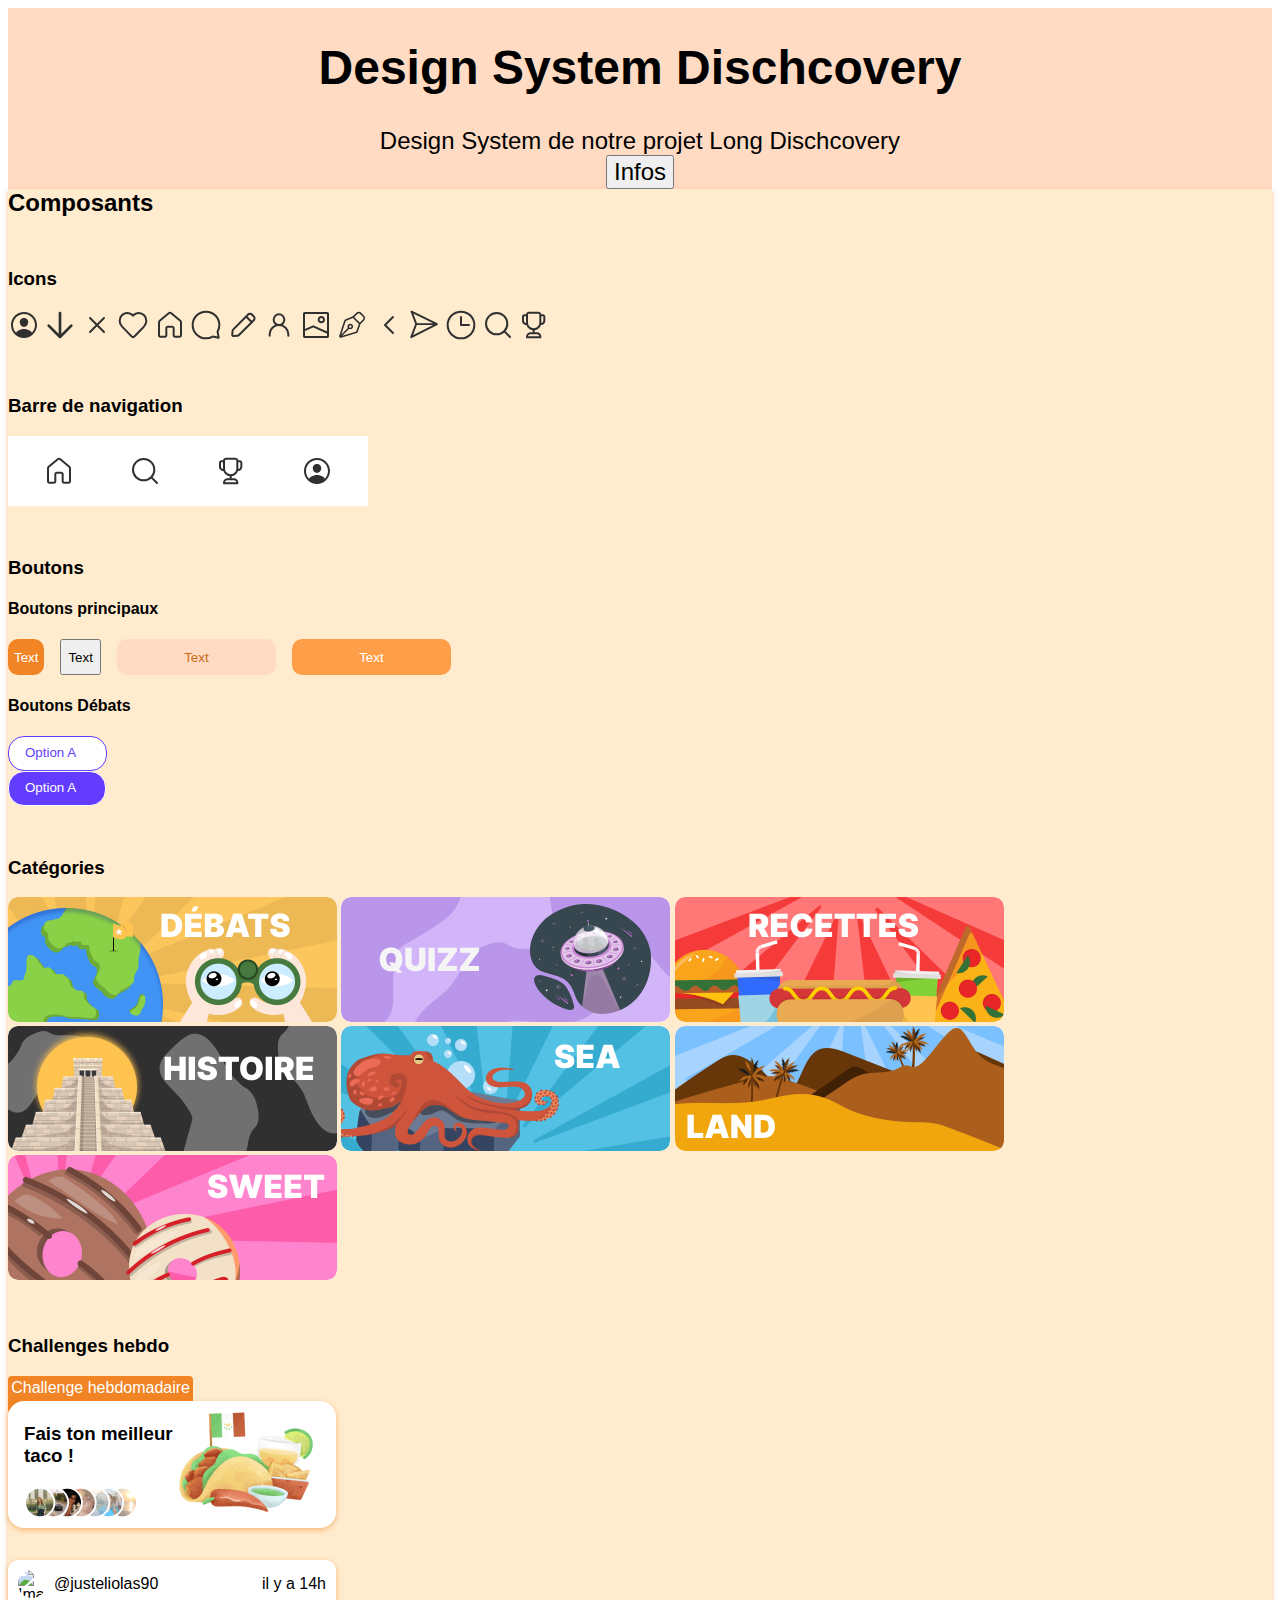
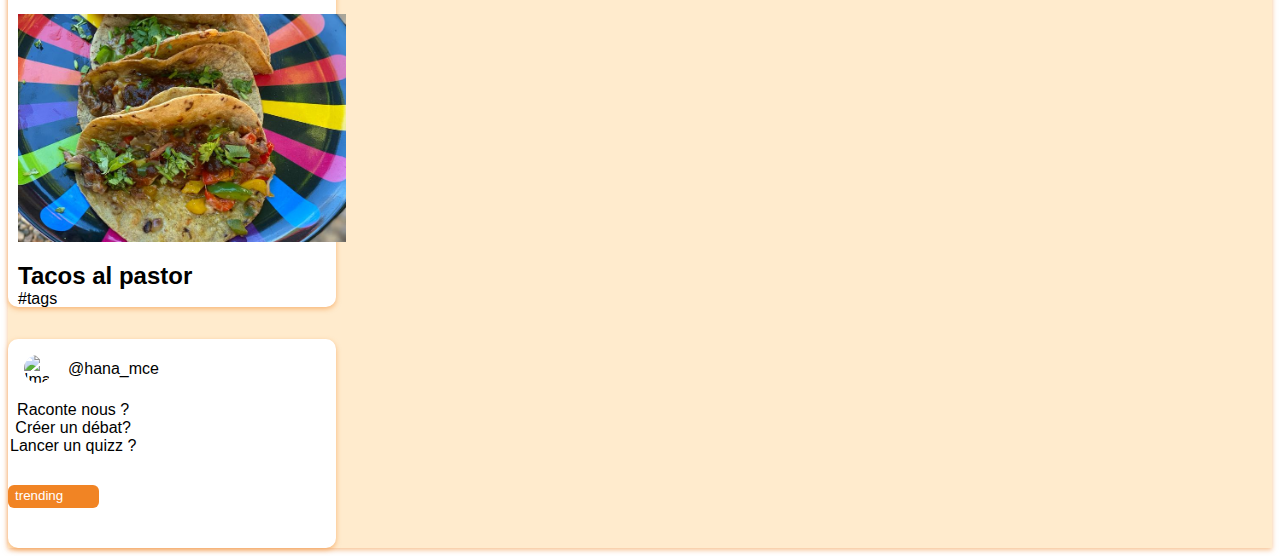
==== commit 60bf6f81: "card challenge hebdo" ====
--- a/design-system/index.html
+++ b/design-system/index.html
@@ -13,7 +13,7 @@
     <header>
         <h1 class="H1-DesignSystem">Design System Dischcovery</h1>
         <p class="text-paragraph-DesignSystem">Design System de notre projet Long Dischcovery</p>
-        <button href="README.md" class="text-paragraph-DesignSystem">Infos</button>
+        <a href="/README.md"><button type="button" href="README.md" class="text-paragraph-DesignSystem">Infos</button></a>
         
     </header>
     <body>
@@ -72,7 +72,23 @@
                 <img class="categories" src="/assets/images/categories/land.png" alt="terre">
                 <img class="categories" src="/assets/images/categories/sweet.png" alt="sucré">
             </section>
-
+            <section>
+                <h3>Challenges hebdo</h3>
+                <article >
+                    <section class="challenge-hebdo--head">
+                        <h2 class="paragraph bold">Challenge hebdomadaire</h2>
+                    </section>
+                    <section class="challenge-hebdo--infos shadow-subtil">
+                    <div>
+                        <h3>Fais ton meilleur taco !</h3>
+                        <img src="/assets/images/challenge-hebdo/challenge_profil_photos.png" alt="users">
+                    </div>
+                    <div>
+                        <img src="/assets/images/challenge-hebdo/challenge_hebdo_taco.png" alt="">
+                    </div>
+                    </section>
+                </article>
+            </section>
                     <!--Challenges cards elora--> 
                     <article class="challenge-container">
                         <section class="user">
@@ -82,7 +98,7 @@
                             </div>
                             <p>il y a 14h</p>
                         </section>
-                        <img class="img-challenge" src="/assets/images/food/tacos.JPG" alt="">
+                        <img class="img-challenge" src="/assets/images/food/tacos.JPG" alt="picto taco">
                         <section class="contenu">
                             <h2>Tacos al pastor</h2>
                             <p>#tags</p>
--- a/design-system/d-syst.css
+++ b/design-system/d-syst.css
@@ -39,6 +39,12 @@
     color: var(--color-primary);
 }
 
+/*-------------------------
+Effects
+--------------------------*/
+.shadow-subtil{
+    box-shadow: 0px 2px 5px rgba(241, 132, 36, 0.5);
+}
 /*----------------------
 text styles
 ----------------------- */
@@ -46,6 +52,7 @@
 .header {
     font-size : 28px ; 
     font-family: var(--font-rozhaone);
+    margin: 0;
 }
 
 .titre1 {
@@ -66,6 +73,9 @@
 .paragraph {
     font-size: 16px;
     font-family: var(--font-lato);
+}
+.justify-center{
+    text-align: center;
 }
 .bold{
     font-weight: 500;
@@ -526,3 +536,23 @@
     margin: 0;
 }
 
+/*-----------------------
+Challenge hebdo
+-----------------------*/
+.challenge-hebdo--head{
+    background-color: var(--color-primary);
+    color: var(--color-white);
+    width: fit-content;
+    padding: 0.2rem;
+    padding-bottom: 1rem;
+    border-radius: 4px;
+}
+.challenge-hebdo--infos{
+    display: flex;
+    flex-direction: row;
+    background-color: var(--color-white);
+    width: 20.5rem;
+    border-radius: 16px;
+    padding: 0.2rem 1rem 0.2rem 1rem;
+    margin-top: -12px;
+}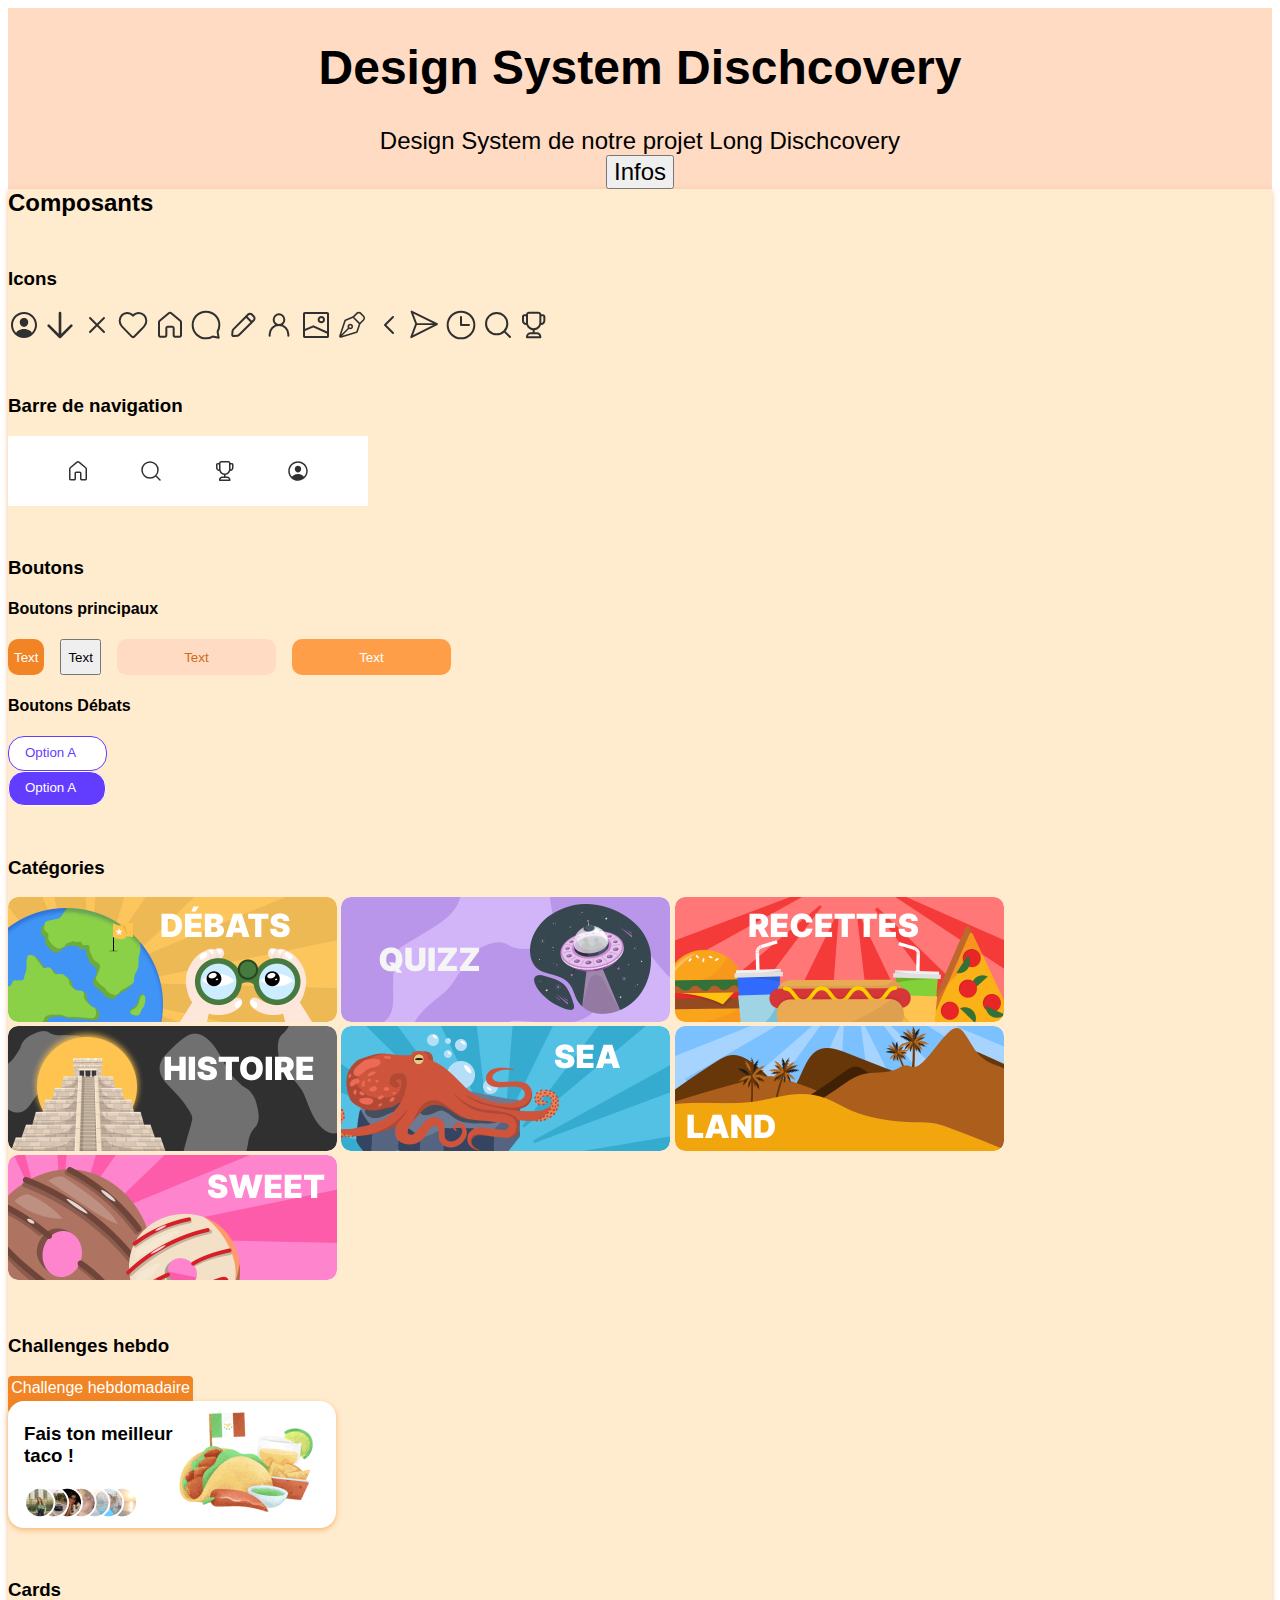
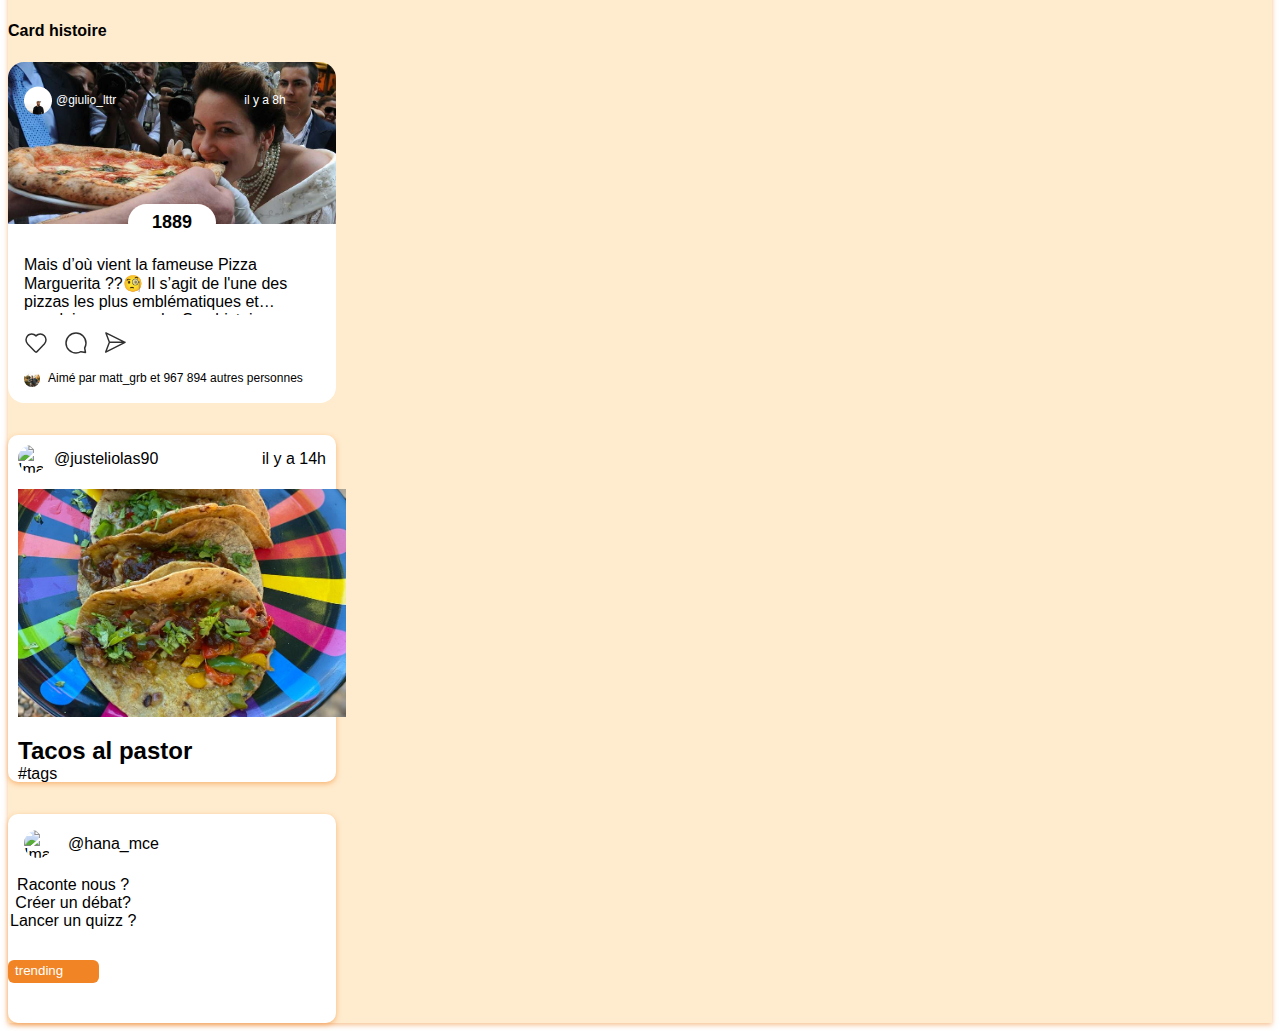
==== commit 3242f9cb: "design system card histoire" ====
--- a/design-system/index.html
+++ b/design-system/index.html
@@ -7,6 +7,7 @@
     <title>Design System Dischcovery - Projet Long </title>
     <link rel="stylesheet" href="/design-system/d-syst.css">
     <link rel="stylesheet" href="page-design-system.css">
+    
 </head>
 <body>
     <!--Header = présentation design system-->
@@ -24,7 +25,7 @@
                     <span class="icon icon--s  icon--profile color-default"></span>
                     <span class="icon icon--s icon--arrow-down color-default"></span>
                     <span class="icon icon--s icon--croix color-default"></span>
-                    <span class="icon icon--s icon--heart color-default"></span>
+                    <span class="icon icon--s icon--heart color-default" id="button-heart"></span>
                     <span class="icon icon--s icon--home color-default"></span>
                     <span class="icon icon--s icon--message color-default"></span>
                     <span class="icon icon--s icon--pen color-default"></span>
@@ -40,10 +41,10 @@
             <section>
                 <h3>Barre de navigation</h3>
                     <nav class="navbar navbar-pos">
-                        <a class="navbar-click" href="/home.html"><span class="icon icon--s icon--home color-default"></span></a>
-                        <a class="navbar-click" href="/search.html"><span class="icon icon--s icon--search color-default"></span></a>
-                        <a class="navbar-click" href="/challenge.html"><span class="icon icon--s icon--trophie color-default"></span></a>
-                        <a class="navbar-click" href="/user.html"><span class="icon icon--s icon--profile color-default"></span></a>
+                        <a class="navbar-click" href="/home.html"><span class="icon icon--xs icon--home color-default"></span></a>
+                        <a class="navbar-click" href="/search.html"><span class="icon icon--xs icon--search color-default"></span></a>
+                        <a class="navbar-click" href="/challenge.html"><span class="icon icon--xs icon--trophie color-default"></span></a>
+                        <a class="navbar-click" href="/user.html"><span class="icon icon--xs icon--profile color-default"></span></a>
                     </nav>
             </section>
             <section>
@@ -89,6 +90,52 @@
                     </section>
                 </article>
             </section>
+            <section>
+                <h3>Cards</h3>
+                <h4>Card histoire</h4>
+                <article class="card--histoire--container">
+                    <section class="card--head">
+                        <div class="card--head-infos">
+                            <div class="card--user-infos">
+                                <span class="card--profil--img"><img src="/assets/images/cards/user prfil logo.png" alt="user profil"></span>
+                                <p class="tinytext txt-color-white">@giulio_lttr</p>
+                            </div>
+                            <p class="tinytext txt-color-white card--post-hour">il y a 8h</p>
+                        </div>
+                        <div class="card--histoire--date--container">
+                            <div class="card--histoire--date"><h3 class="titre3 no-margin">1889</h3></div>
+                        </div>
+                    </section>
+                    <section class="card--body">
+                        <div>
+                            <p class="paragraph card--body--text">Mais d’où vient la fameuse Pizza Marguerita ??🧐  Il s’agit de l'une des pizzas les plus emblématiques et populaires au monde. Son histoire remonte à la fin du XIXe siècle en Italie. La légende raconte qu'en juin 1889, le roi d'Italie, Umberto I, et la reine, Margherita di Savoia, étaient en visite à Naples. Ils désiraient goûter la célèbre spécialité culinaire locale : la pizza.</p>
+                        </div>
+                        <div class="card--body--cta">
+                            <span class="icon icon--xs icon--heart color-default" id="button-heart2"></span>
+                            <span class="icon icon--xs icon--message color-default"></span>
+                            <span class="icon icon--xs icon--send color-default"></span> 
+                        </div>
+                        <div class="card--body--liked">
+                            <img class="card--body--liked-img" src="/assets/images/cards/liked-profil-img.jpg" alt="user profil img">
+                            <p class="tinytext">Aimé par matt_grb et 967 894 autres personnes</p>
+                        </div>
+
+                    </section>
+                </article>
+            </section>
+
+
+
+
+
+
+
+
+
+
+
+
+
                     <!--Challenges cards elora--> 
                     <article class="challenge-container">
                         <section class="user">
@@ -135,6 +182,7 @@
 
                     <!--Challenges cards buttons--> 
                     <button class="trending">trending</button>
+    <script src="/assets/script/changeclass.js"></script>
     </body>
 </body>
 </html>--- a/design-system/d-syst.css
+++ b/design-system/d-syst.css
@@ -38,6 +38,12 @@
 .txt-color-primary{
     color: var(--color-primary);
 }
+.txt-color-secondary{
+    color: var(--color-secondary);
+}
+.txt-color-white{
+    color: var(--color-white);
+}
 
 /*-------------------------
 Effects
@@ -48,7 +54,12 @@
 /*----------------------
 text styles
 ----------------------- */
-
+.no-margin{
+    margin: 0;
+}
+.txt-center{
+    text-align: center;
+}
 .header {
     font-size : 28px ; 
     font-family: var(--font-rozhaone);
@@ -61,7 +72,7 @@
 }
 
 .titre2 {
-    font-size: 24px;
+    font-size: 1.5rem;
     font-family: var(--font-lato);
 }
 
@@ -69,10 +80,13 @@
     font-size: 18px;
     font-family: var(--font-lato);
 }
-
+.txt-20{
+    font-size: 20px;
+}
 .paragraph {
-    font-size: 16px;
-    font-family: var(--font-lato);
+    font-size: 1rem;
+    font-family: var(--font-lato);
+    line-height: normal;
 }
 .justify-center{
     text-align: center;
@@ -82,6 +96,9 @@
 }
 .font-rozha{
     font-family: var(--font-rozhaone);
+}
+.lato{
+    font-family: var(--font-lato);
 }
 
 .tinytext {
@@ -95,9 +112,15 @@
     font-weight: 400;
 }
 .texte-button {
-    font-size: 16px;
+    font-size: 1rem;
     font-family: var(--font-lato);
     font-weight: 600;
+}
+.uppercase{
+    text-transform: uppercase;
+}
+.font-w--700{
+    font-weight: 700;
 }
 /* -----------------
 ICONES
@@ -137,6 +160,10 @@
 .icon--heart{
     -webkit-mask-box-image: url("data:image/svg+xml,%3Csvg width='24' height='24' viewBox='0 0 24 24' fill='none' xmlns='http://www.w3.org/2000/svg'%3E%3Cpath d='M22 8.862C22.0034 10.4007 21.4106 11.881 20.346 12.992C17.905 15.523 15.537 18.162 13.006 20.6C12.425 21.15 11.504 21.13 10.949 20.555L3.65399 12.993C1.44899 10.707 1.44899 7.017 3.65399 4.732C4.17514 4.185 4.80193 3.74952 5.49638 3.45197C6.19084 3.15442 6.93848 3.001 7.69399 3.001C8.44951 3.001 9.19715 3.15442 9.8916 3.45197C10.5861 3.74952 11.2129 4.185 11.734 4.732L12 5.006L12.265 4.732C12.7872 4.18629 13.4142 3.75161 14.1084 3.454C14.8026 3.15639 15.5497 3.00197 16.305 3C17.825 3 19.278 3.624 20.345 4.732C21.41 5.84284 22.0032 7.32311 22 8.862Z' stroke='black' stroke-width='1.5' stroke-linejoin='round'/%3E%3C/svg%3E%0A");
 }
+.icon--heart-active{
+    -webkit-mask-box-image: url("data:image/svg+xml,%3Csvg width='24' height='24' viewBox='0 0 24 24' fill='none' xmlns='http://www.w3.org/2000/svg'%3E%3Cpath d='M22 8.862C22.0034 10.4007 21.4106 11.881 20.346 12.992C17.905 15.523 15.537 18.162 13.006 20.6C12.425 21.15 11.504 21.13 10.949 20.555L3.65399 12.993C1.44899 10.707 1.44899 7.017 3.65399 4.732C4.17514 4.185 4.80193 3.74952 5.49638 3.45197C6.19084 3.15442 6.93848 3.001 7.69399 3.001C8.44951 3.001 9.19715 3.15442 9.8916 3.45197C10.5861 3.74952 11.2129 4.185 11.734 4.732L12 5.006L12.265 4.732C12.7872 4.18629 13.4142 3.75161 14.1084 3.454C14.8026 3.15639 15.5497 3.00197 16.305 3C17.825 3 19.278 3.624 20.345 4.732C21.41 5.84284 22.0032 7.32311 22 8.862Z' fill='%23FF0000'/%3E%3C/svg%3E%0A");
+    background-color: red;
+}
 .icon--home{
     -webkit-mask-box-image: url("data:image/svg+xml,%3Csvg width='24' height='24' viewBox='0 0 24 24' fill='none' xmlns='http://www.w3.org/2000/svg'%3E%3Cpath d='M10.55 2.53198C10.9558 2.19 11.4693 2.00244 12 2.00244C12.5307 2.00244 13.0442 2.19 13.45 2.53198L20.2 8.22398C20.707 8.65198 21 9.28098 21 9.94398V19.747C21 20.2111 20.8156 20.6562 20.4874 20.9844C20.1592 21.3126 19.7141 21.497 19.25 21.497H15.75C15.2859 21.497 14.8408 21.3126 14.5126 20.9844C14.1844 20.6562 14 20.2111 14 19.747V14.247C14 14.1807 13.9737 14.1171 13.9268 14.0702C13.8799 14.0233 13.8163 13.997 13.75 13.997H10.25C10.1837 13.997 10.1201 14.0233 10.0732 14.0702C10.0263 14.1171 10 14.1807 10 14.247V19.747C10 20.2111 9.81563 20.6562 9.48744 20.9844C9.15925 21.3126 8.71413 21.497 8.25 21.497H4.75C4.52019 21.497 4.29262 21.4517 4.0803 21.3638C3.86798 21.2758 3.67507 21.1469 3.51256 20.9844C3.35006 20.8219 3.22116 20.629 3.13321 20.4167C3.04527 20.2044 3 19.9768 3 19.747V9.94398C3 9.28098 3.293 8.65198 3.8 8.22398L10.55 2.53198ZM12.483 3.67898C12.3478 3.56516 12.1767 3.50275 12 3.50275C11.8233 3.50275 11.6522 3.56516 11.517 3.67898L4.767 9.36998C4.68347 9.44029 4.6163 9.528 4.57018 9.62697C4.52406 9.72594 4.50011 9.83379 4.5 9.94298V19.746C4.5 19.884 4.612 19.996 4.75 19.996H8.25C8.3163 19.996 8.37989 19.9696 8.42678 19.9228C8.47366 19.8759 8.5 19.8123 8.5 19.746V14.246C8.5 13.279 9.284 12.496 10.25 12.496H13.75C14.716 12.496 15.5 13.279 15.5 14.246V19.746C15.5 19.884 15.612 19.996 15.75 19.996H19.25C19.3163 19.996 19.3799 19.9696 19.4268 19.9228C19.4737 19.8759 19.5 19.8123 19.5 19.746V9.94398C19.4999 9.83479 19.4759 9.72694 19.4298 9.62797C19.3837 9.529 19.3165 9.44129 19.233 9.37098L12.483 3.67898Z' fill='%23212121'/%3E%3C/svg%3E%0A");
 }
@@ -185,7 +212,7 @@
     flex-direction: row;
     align-items: center;
     justify-content: center;
-    gap: 1rem;
+    gap: 0.2rem;
 }
 
 .navbar-click{
@@ -555,4 +582,96 @@
     border-radius: 16px;
     padding: 0.2rem 1rem 0.2rem 1rem;
     margin-top: -12px;
+}
+
+/*---------------------
+Cards
+------------------------*/
+/*Card Histoire*/
+.card--histoire--container{
+    width: fit-content;
+    height: fit-content;
+    background-color: var(--color-white);
+    border-radius: 16px;
+    display: flex;
+    flex-direction: column;
+    gap: 2rem;    
+}
+.card--profil--img{
+    height: 28px;
+    width: 28px;
+    border-radius: 1000%;
+}
+.card--user-infos{
+    display: flex;
+    flex-direction: row;
+    align-items: center;
+    gap:0.25rem;
+}
+.card--head{
+    width: fit-content;
+    height: 10.12rem;
+    background-image: url(/assets/images/cards/histoire/reine-pizza-img.jpg);
+    background-size: cover;
+    padding-top: 1.5rem;
+    display: flex;
+    flex-direction: column;
+    gap: 90px;
+    border-radius: 16px 16px 0 0;
+}
+.card--head-infos{
+    display: flex;
+    flex-direction: row;
+    align-items: center;
+    width: 20.5rem;
+    gap: 8rem;
+    padding: 0 1rem 0 1rem;
+}
+.card--post-hour{
+    text-align: right;
+}
+.card--histoire--date{
+    background-color: var(--color-white);
+    width: fit-content;
+    padding: 0.5rem 1.5rem 0.5rem 1.5rem;
+    border-radius: 24px;
+}
+.card--histoire--date--container{
+    width: 100%;
+    display: flex;
+    justify-content: center;
+}
+.card--body{
+    width: 20.5rem;
+    display: flex;
+    flex-direction: column;
+    gap: 1rem;
+    padding-bottom: 1rem;
+    
+}
+.card--body--text{
+    display: -webkit-box;
+    -webkit-box-orient: vertical;
+    width: 20.5rem;
+    height: 3.7rem;
+    overflow: hidden;
+    text-overflow: ellipsis;
+    -webkit-line-clamp: 3;
+    padding-left: 1rem;
+    padding-right: 1rem;
+}
+.card--body--cta{
+    display: flex;
+    gap: 1rem;
+    padding-left: 1rem;
+}
+.card--body--liked{
+    display: flex;
+    gap: 0.5rem;
+    padding-left: 1rem;
+}
+.card--body--liked-img{
+    width: 16px;
+    height: 16px;
+    border-radius: 1000%;
 }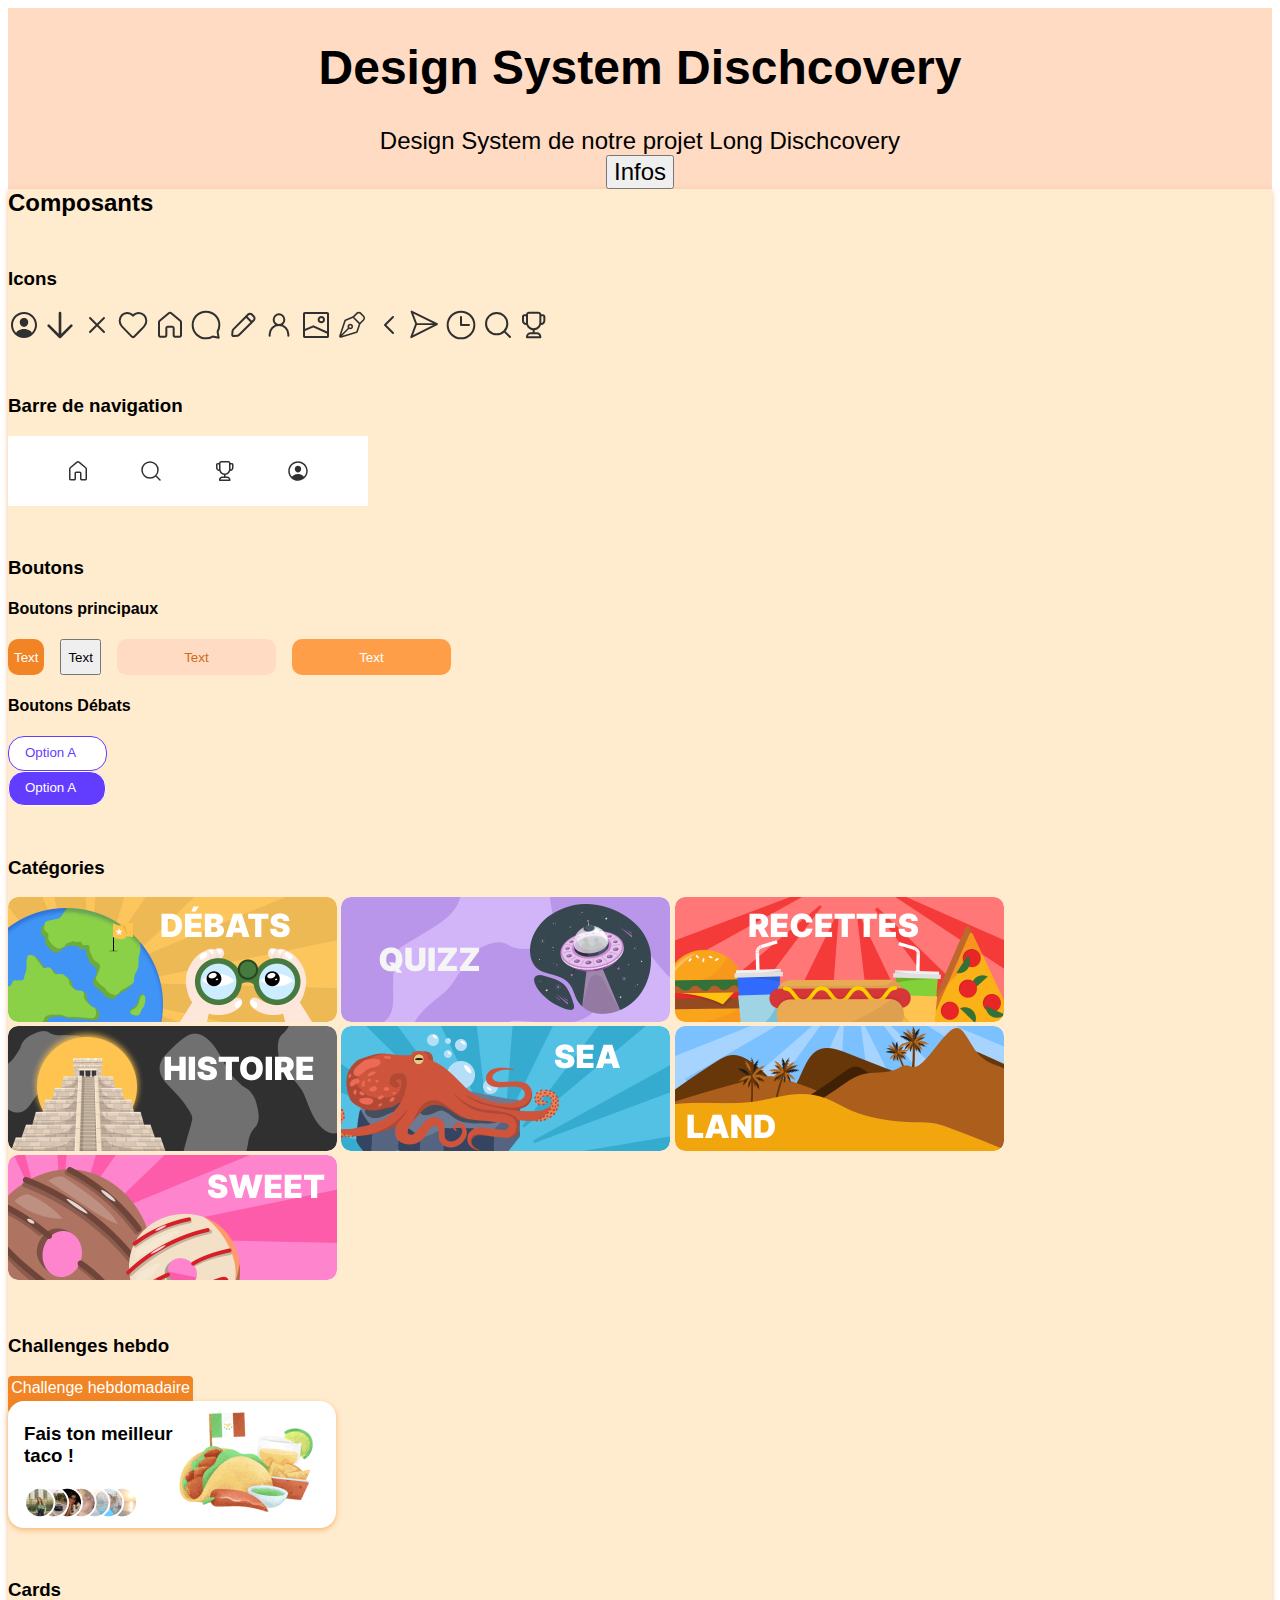
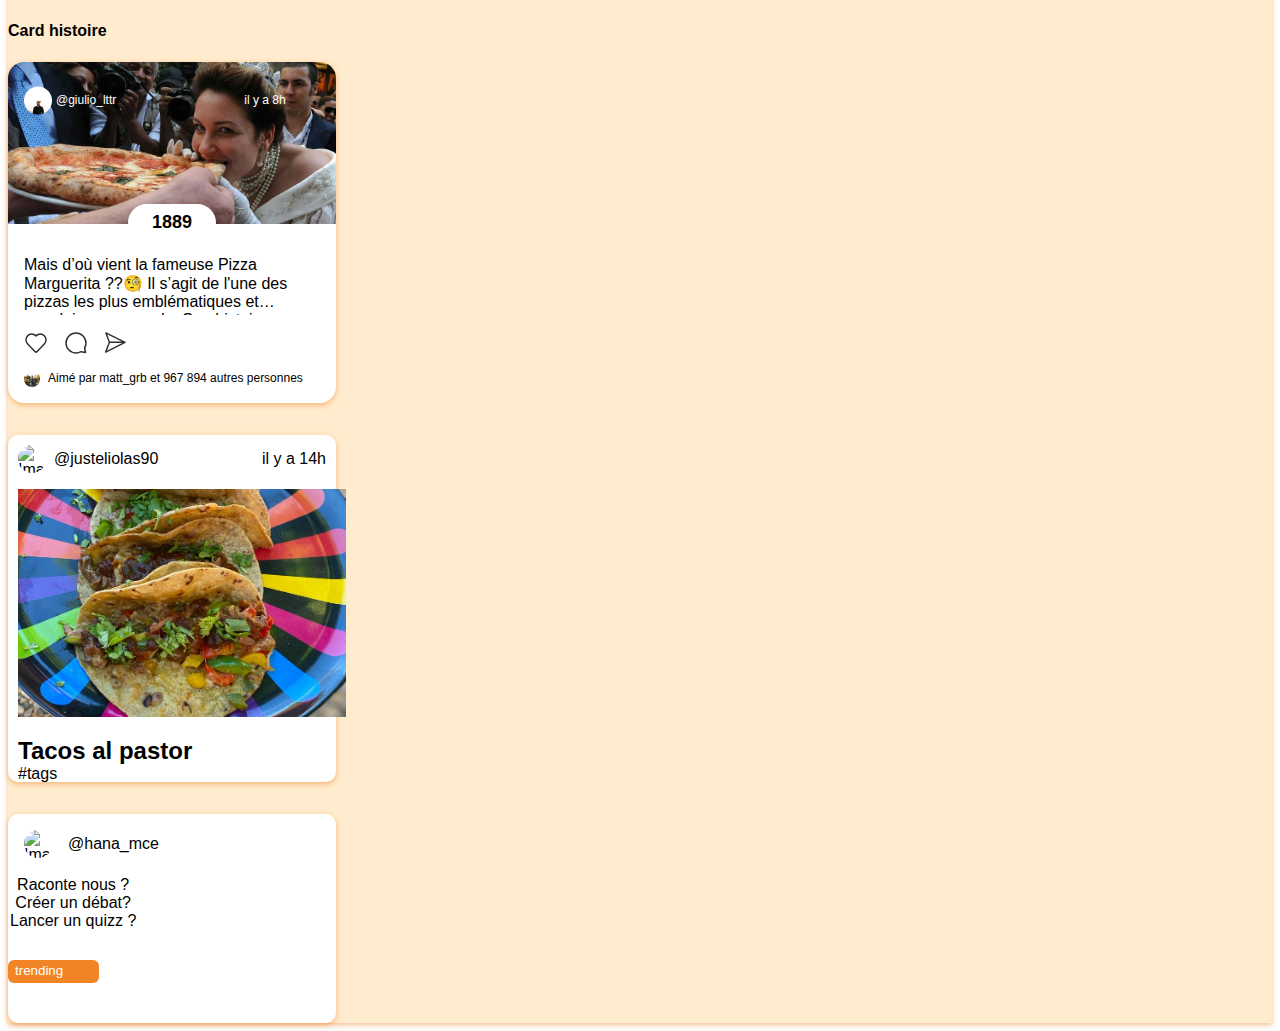
==== commit d61953d1: "navbar fixed" ====
--- a/design-system/index.html
+++ b/design-system/index.html
@@ -93,7 +93,7 @@
             <section>
                 <h3>Cards</h3>
                 <h4>Card histoire</h4>
-                <article class="card--histoire--container">
+                <article class="card--histoire--container shadow-subtil">
                     <section class="card--head">
                         <div class="card--head-infos">
                             <div class="card--user-infos">
--- a/design-system/d-syst.css
+++ b/design-system/d-syst.css
@@ -595,7 +595,7 @@
     border-radius: 16px;
     display: flex;
     flex-direction: column;
-    gap: 2rem;    
+    gap: 2rem; 
 }
 .card--profil--img{
     height: 28px;
